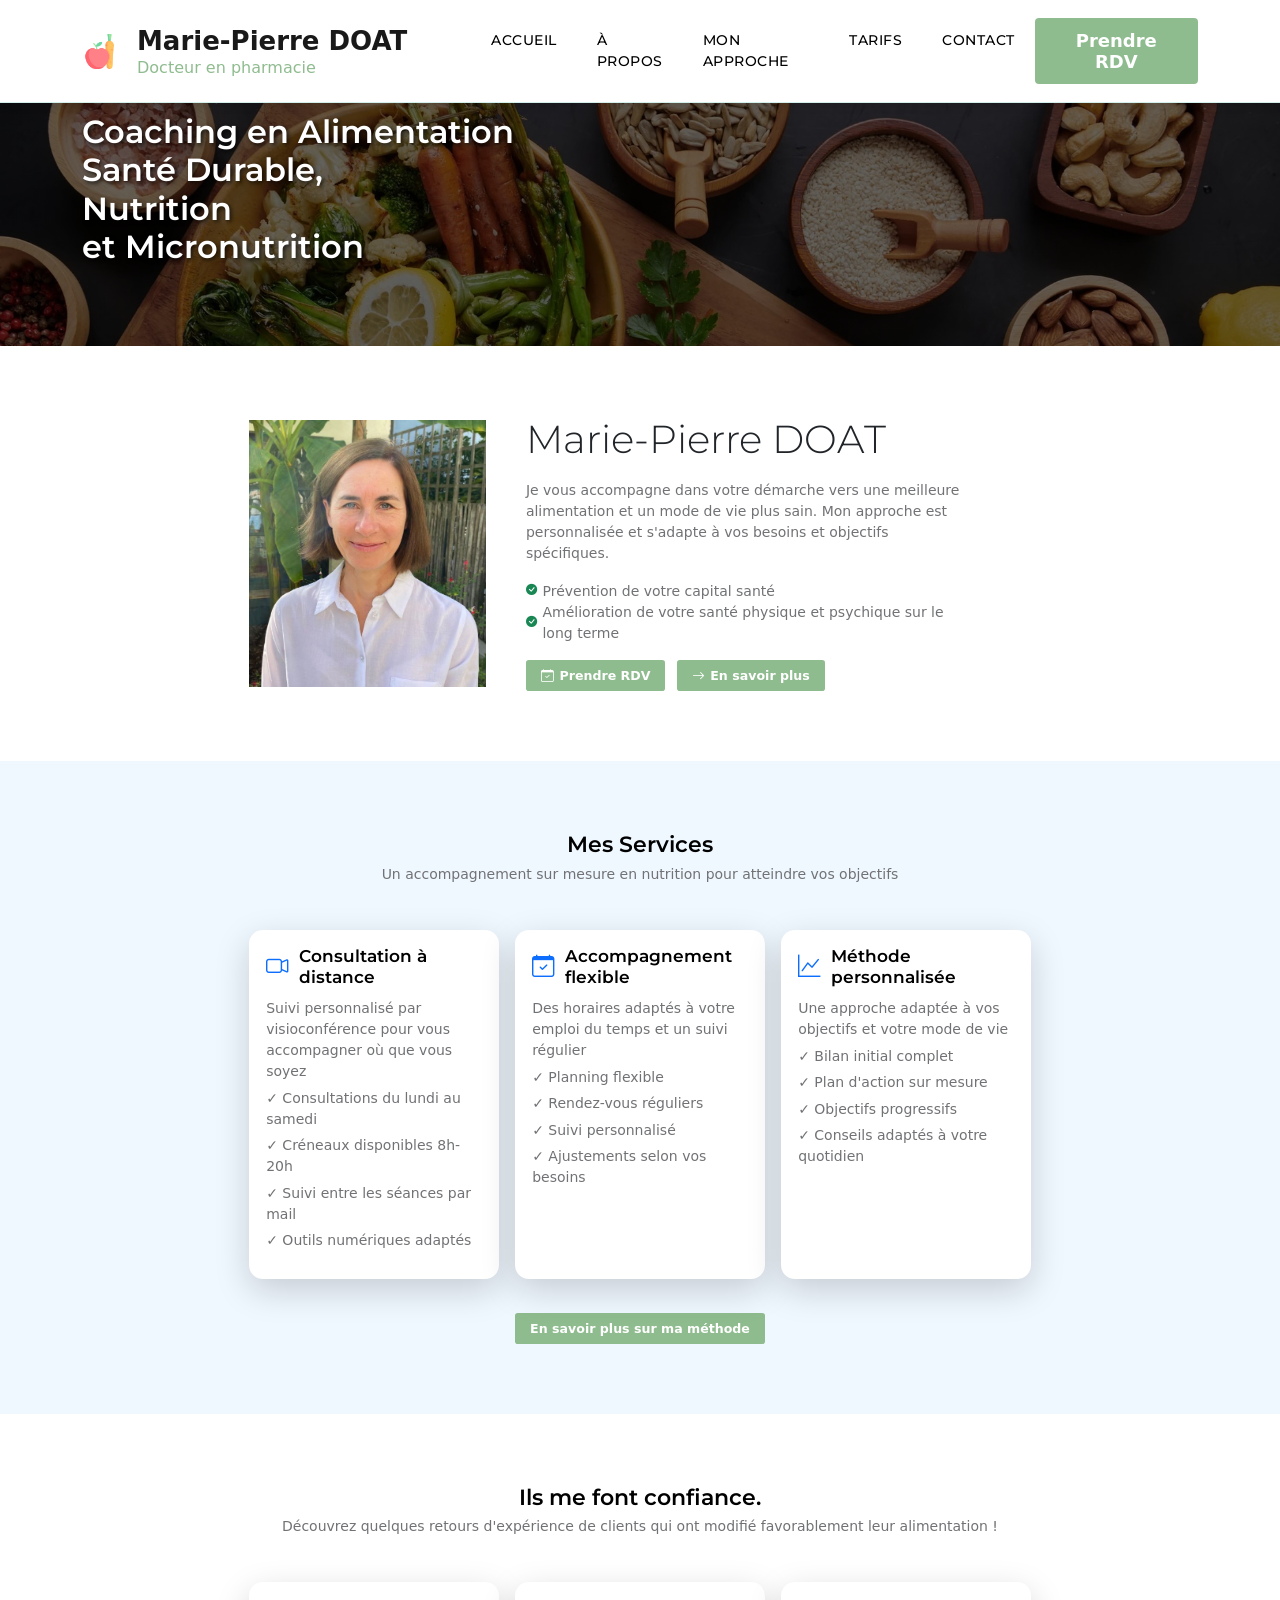
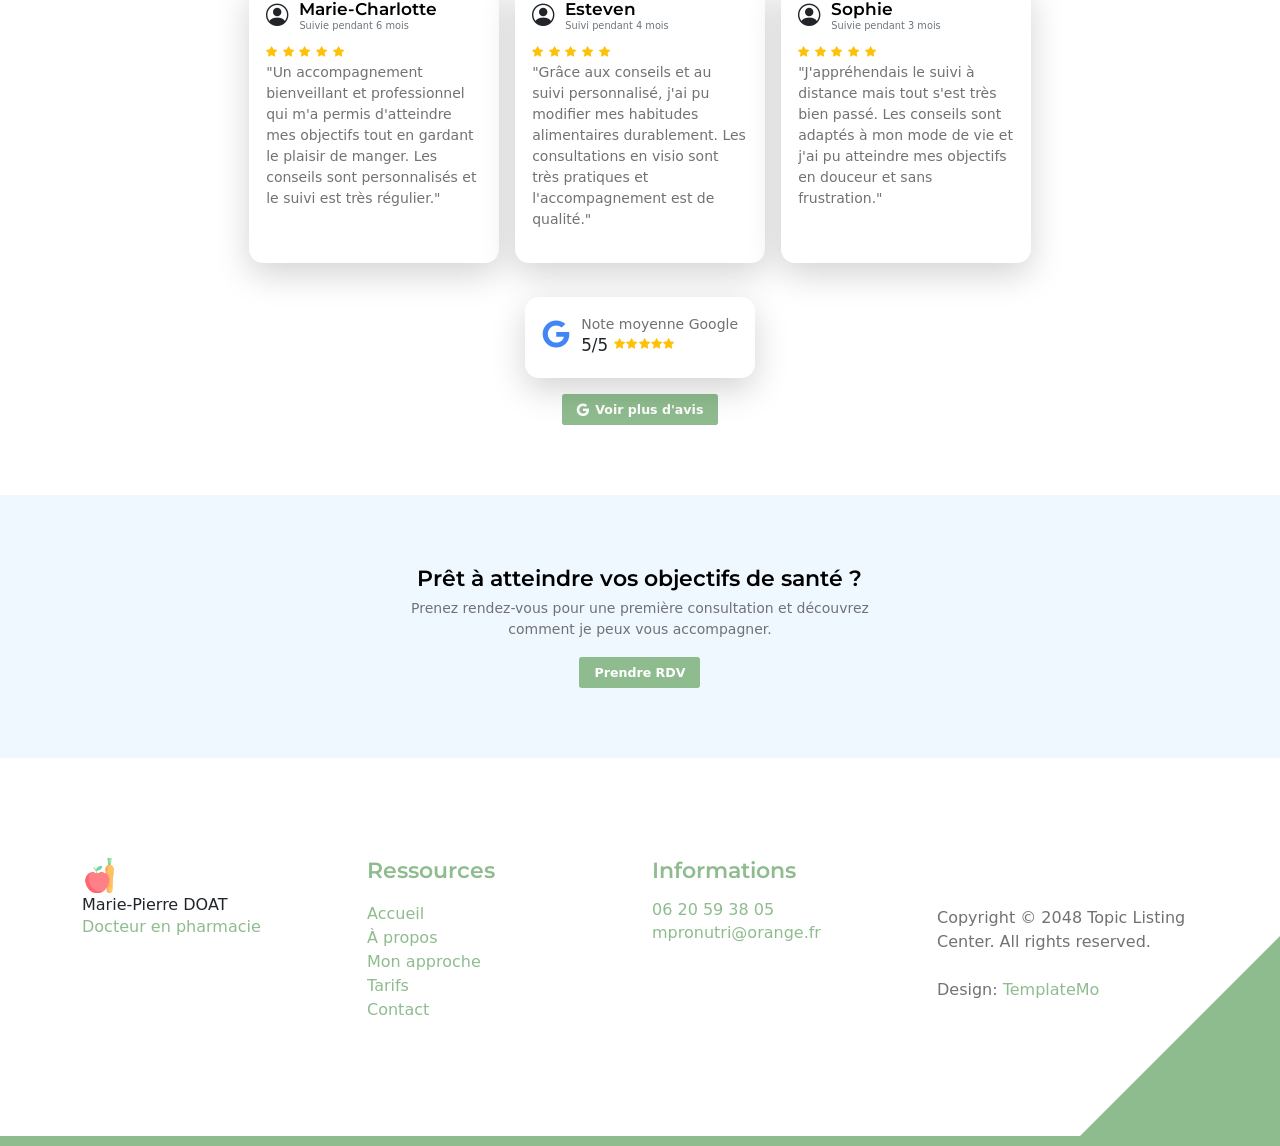
==== index.html @ 07d9f53d "Add files via upload" ====
<!doctype html>
<html lang="en">
    <head>
        <meta charset="utf-8">
        <meta name="viewport" content="width=device-width, initial-scale=1">

        <meta name="description" content="">
        <meta name="author" content="">

        <title>Marie-Pierre DOAT</title>
        
        <link rel="icon" href="icon.png" type="image/png">
        <!-- CSS FILES -->        
        <link rel="preconnect" href="https://fonts.googleapis.com">
        
        <link rel="preconnect" href="https://fonts.gstatic.com" crossorigin>

        <link href="https://fonts.googleapis.com/css2?family=Montserrat:wght@500;600;700&family=Open+Sans&display=swap" rel="stylesheet">
                        
        <link href="css/bootstrap.min.css" rel="stylesheet">

        <link href="css/bootstrap-icons.css" rel="stylesheet">

        <link href="css/templatemo-topic-listing.css" rel="stylesheet">


        <style>
            /* AM header, faire en sorte que l'image dans le header soit tjs de la meme taille*/
            .site-header {
                background-image: linear-gradient(rgba(0, 0, 0, 0.6), rgba(0, 0, 0, 0.6)), url('food.jpg') !important;
                background-size: cover;
                background-position: center top;
                min-height: 30vh;
                margin-top: 76px; /* Ajustez cette valeur selon la hauteur de votre barre de navigation */
                padding-top: 30px;
                padding-bottom: 30px;
            }
            
            .site-header h2 {
                font-size: 2rem;
                font-weight: 600;
                text-shadow: 2px 2px 4px rgba(0, 0, 0, 0.7);
            }
            
            /* Assurez-vous que la barre de navigation reste au-dessus */
            .navbar {
                position: fixed;
                width: 100%;
                top: 0;
                z-index: 1000;
                background-color: white !important;
                box-shadow: 0 2px 10px rgba(0, 0, 0, 0.1);
            }
            
        </style>
<!--

TemplateMo 590 topic listing

https://templatemo.com/tm-590-topic-listing

-->
    </head>

    <body class="topics-listing-page" id="top">

        <main>
            <!-- Conteneur pour le footer -->

            
            <nav class="navbar navbar-expand-lg">
                <div class="container">
                <!-- Remplacez cette partie dans la navbar de tous les fichiers HTML -->
                    <a class="navbar-brand" href="index.html">
                        <img src="icon.png" alt="Icon" style="width: 35px; height: auto; margin-right: 20px;">                        
                        <div>
                            <span>Marie-Pierre DOAT</span>
                            <div class="subtitle-doctor">Docteur en pharmacie</div>
                        </div>
                    </a>
    
                    <button class="navbar-toggler" type="button" data-bs-toggle="collapse" data-bs-target="#navbarNav" aria-controls="navbarNav" aria-expanded="false" aria-label="Toggle navigation">
                        <span class="navbar-toggler-icon"></span>
                    </button>
    
                    <div class="collapse navbar-collapse" id="navbarNav">
                        <ul class="navbar-nav ms-lg-5 me-lg-auto">
                            <li class="nav-item">
                                <a class="nav-link click-scroll" href="index.html">Accueil</a>
                            </li>

                            <li class="nav-item">
                                <a class="nav-link click-scroll" href="apropos.html">À propos</a>
                            </li>
                            <li class="nav-item">
                                <a class="nav-link click-scroll" href="mon_approche.html">Mon approche</a>
                            </li>
                            <li class="nav-item">
                                <a class="nav-link click-scroll" href="tarifs.html">Tarifs</a>
                            </li>
                            <li class="nav-item">
                                <a class="nav-link click-scroll" href="contact.html">Contact</a>
                            </li>


                        </ul>

                        <div class="d-none d-lg-flex align-items-center">
                            <a href="https://www.mynutriconsult.com/fr/annuaire-des-praticiens/details-praticien/marie-pierre-doat/" class="btn custom-btn">Prendre RDV</a>
                        </div>
                    </div>
                </div>
            </nav>


            <header class="site-header d-flex flex-column justify-content-center align-items-center">
                <div class="container">
                    <div class="row align-items-center">

                        <div class="col-lg-5 col-12">

                            <h2 class="text-white">Coaching en Alimentation Santé Durable, <br>Nutrition<br> et Micronutrition</h2>
                        </div>

                    </div>
                </div>
            </header>
            <div class="main-scaled-content">
            <!-- Section Bienvenue -->
            <section class="section-padding">
                <div class="container">
                    <div class="row align-items-center">
                        <!-- Colonne gauche avec l'image -->
                        <div class="col-lg-5 col-12">
                            <div class="position-relative">
                                <img src="portrait.jpg" class= "portrait-image"alt="Marie-Pierre Doat - Coach en nutrition">

                            </div>
                        </div>

                        <!-- Colonne droite avec le texte -->
                        <div class="col-lg-7 col-12 mt-5 mt-lg-0">
                            <div style="position: relative; left: -5rem;"> 
                                <h1 class="display-4 mb-4">Marie-Pierre DOAT</h1>
                                
                                <p class="lead mb-4">Je vous accompagne dans votre démarche vers une meilleure alimentation et un mode de vie plus sain. Mon approche est personnalisée et s'adapte à vos besoins et objectifs spécifiques.</p>
                                
                                <div class="row mb-4 justify-content-start">
                                        <div class="d-flex align-items-center">
                                            <i class="bi bi-check-circle-fill text-success me-2"></i>
                                            <p class="mb-0">Prévention de votre capital santé</p>
                                        </div>
                                 
                                        <div class="d-flex align-items-center">
                                            <i class="bi bi-check-circle-fill text-success me-2"></i>
                                            <p class="mb-0">Amélioration de votre santé physique et psychique sur le long terme</p>
                                        </div>
                                    
                                </div>
                                <div class="d-flex flex-column flex-md-row gap-3">
                                    <a href="https://www.mynutriconsult.com/fr/annuaire-des-praticiens/details-praticien/marie-pierre-doat/" class="btn custom-btn">
                                        <i class="bi bi-calendar-check me-2"></i>Prendre RDV
                                    </a>
                                    <a href="apropos.html" class="btn custom-btn">
                                        <i class="bi bi-arrow-right me-2"></i>En savoir plus
                                    </a>
                                </div>
                            </div>
                        </div>
                    </div>
                </div>
            </section>

            <!-- Section Services -->
            <section class="section-padding section-bg">
                <div class="container">
                    <div class="row">
                        <div class="col-12 text-center mb-5">
                            <h3>Mes Services</h3>
                            <p>Un accompagnement sur mesure en nutrition pour atteindre vos objectifs</p>
                        </div>

                        <!-- Service 1 -->
                        <div class="col-lg-4 col-md-6 col-12 mb-4">
                            <div class="custom-block bg-white shadow-lg p-4">
                                <div class="d-flex align-items-center mb-3">
                                    <i class="bi bi-camera-video text-primary me-3" style="font-size: 2rem;"></i>
                                    <h5 class="mb-0">Consultation à distance</h5>
                                </div>
                                <p class="mb-2">Suivi personnalisé par visioconférence pour vous accompagner où que vous soyez</p>
                                <ul class="list-unstyled">
                                    <li class="mb-2">✓ Consultations du lundi au samedi</li>
                                    <li class="mb-2">✓ Créneaux disponibles 8h-20h</li>
                                    <li class="mb-2">✓ Suivi entre les séances par mail</li>
                                    <li>✓ Outils numériques adaptés</li>
                                </ul>
                            </div>
                        </div>

                        <!-- Service 2 -->
                        <div class="col-lg-4 col-md-6 col-12 mb-4">
                            <div class="custom-block bg-white shadow-lg p-4">
                                <div class="d-flex align-items-center mb-3">
                                    <i class="bi bi-calendar-check text-primary me-3" style="font-size: 2rem;"></i>
                                    <h5 class="mb-0">Accompagnement flexible</h5>
                                </div>
                                <p class="mb-2">Des horaires adaptés à votre emploi du temps et un suivi régulier</p>
                                <ul class="list-unstyled">
                                    <li class="mb-2">✓ Planning flexible</li>
                                    <li class="mb-2">✓ Rendez-vous réguliers</li>
                                    <li class="mb-2">✓ Suivi personnalisé</li>
                                    <li>✓ Ajustements selon vos besoins</li>
                                </ul>
                            </div>
                        </div>

                        <!-- Service 3 -->
                        <div class="col-lg-4 col-md-6 col-12 mb-4">
                            <div class="custom-block bg-white shadow-lg p-4">
                                <div class="d-flex align-items-center mb-3">
                                    <i class="bi bi-graph-up text-primary me-3" style="font-size: 2rem;"></i>
                                    <h5 class="mb-0">Méthode personnalisée</h5>
                                </div>
                                <p class="mb-2">Une approche adaptée à vos objectifs et votre mode de vie</p>
                                <ul class="list-unstyled">
                                    <li class="mb-2">✓ Bilan initial complet</li>
                                    <li class="mb-2">✓ Plan d'action sur mesure</li>
                                    <li class="mb-2">✓ Objectifs progressifs</li>
                                    <li>✓ Conseils adaptés à votre quotidien</li>
                                </ul>
                            </div>
                        </div>
                    </div>

                    <!-- Bouton d'action -->
                    <div class="row mt-4">
                        <div class="col-12 text-center">
                            <a href="apropos.html" class="btn custom-btn">En savoir plus sur ma méthode</a>
                        </div>
                    </div>
                </div>
            </section>


            <!-- Section Témoignages -->
            <section class="section-padding">
                <div class="container">
                    <!-- En-tête de section -->
                    <div class="row">
                        <div class="col-12 text-center mb-5">
                            <h3>Ils me font confiance.</h3>
                            <p>Découvrez quelques retours d'expérience de clients qui ont modifié favorablement leur alimentation !</p>
                        </div>
                    </div>

                    <div class="row">
                        <!-- Témoignage 1 -->
                        <div class="col-lg-4 col-md-6 col-12 mb-4">
                            <div class="custom-block bg-white shadow-lg p-4 h-100 d-flex flex-column">
                                <div class="d-flex align-items-center mb-3">
                                    <i class="bi bi-person-circle me-3" style="font-size: 2rem;"></i>
                                    <div>
                                        <h5 class="mb-0">Marie-Charlotte</h5>
                                        <p class="mb-0 text-muted small">Suivie pendant 6 mois</p>
                                    </div>
                                </div>
                                <div class="stars-container">
                                    <i class="bi bi-star-fill text-warning me-2"></i>
                                    <i class="bi bi-star-fill text-warning me-2"></i>
                                    <i class="bi bi-star-fill text-warning me-2"></i>
                                    <i class="bi bi-star-fill text-warning me-2"></i>
                                    <i class="bi bi-star-fill text-warning"></i>
                                </div>
                                <p class="mb-4">"Un accompagnement bienveillant et professionnel qui m'a permis d'atteindre mes objectifs tout en gardant le plaisir de manger. Les conseils sont personnalisés et le suivi est très régulier."</p>
                            </div>
                        </div>

                        <!-- Témoignage 2 -->
                        <div class="col-lg-4 col-md-6 col-12 mb-4">
                            <div class="custom-block bg-white shadow-lg p-4 h-100 d-flex flex-column">
                                <div class="d-flex align-items-center mb-3">
                                    <i class="bi bi-person-circle me-3" style="font-size: 2rem;"></i>
                                    <div>
                                        <h5 class="mb-0">Esteven</h5>
                                        <p class="mb-0 text-muted small">Suivi pendant 4 mois</p>
                                    </div>
                                </div>
                                <div class="stars-container">
                                    <i class="bi bi-star-fill text-warning me-2"></i>
                                    <i class="bi bi-star-fill text-warning me-2"></i>
                                    <i class="bi bi-star-fill text-warning me-2"></i>
                                    <i class="bi bi-star-fill text-warning me-2"></i>
                                    <i class="bi bi-star-fill text-warning"></i>
                                </div>
                                <p class="mb-4">"Grâce aux conseils et au suivi personnalisé, j'ai pu modifier mes habitudes alimentaires durablement. Les consultations en visio sont très pratiques et l'accompagnement est de qualité."</p>
                            </div>
                        </div>

                        <!-- Témoignage 3 -->
                        <div class="col-lg-4 col-md-6 col-12 mb-4">
                            <div class="custom-block bg-white shadow-lg p-4 h-100 d-flex flex-column">
                                <div class="d-flex align-items-center mb-3">
                                    <i class="bi bi-person-circle me-3" style="font-size: 2rem;"></i>
                                    <div>
                                        <h5 class="mb-0">Sophie</h5>
                                        <p class="mb-0 text-muted small">Suivie pendant 3 mois</p>
                                    </div>
                                </div>
                                <div class="stars-container">
                                    <i class="bi bi-star-fill text-warning me-2"></i>
                                    <i class="bi bi-star-fill text-warning me-2"></i>
                                    <i class="bi bi-star-fill text-warning me-2"></i>
                                    <i class="bi bi-star-fill text-warning me-2"></i>
                                    <i class="bi bi-star-fill text-warning"></i>
                                </div>
                                <p class="mb-4">"J'appréhendais le suivi à distance mais tout s'est très bien passé. Les conseils sont adaptés à mon mode de vie et j'ai pu atteindre mes objectifs en douceur et sans frustration."</p>
                            </div>
                        </div>
                    </div>

                    <!-- Note Google et CTA -->
                    <div class="row mt-4">
                        <div class="col-12 text-center">
                            <div class="custom-block bg-white shadow-lg p-4 d-inline-block">
                                <div class="d-flex align-items-center justify-content-center">
                                    <img src="google-g.svg" alt="Google Reviews" class="me-3" style="width: 40px; height: 40px;">
                                    <div class="text-start">
                                        <p class="mb-0">Note moyenne Google</p>
                                        <div class="d-flex align-items-center">
                                            <span class="h4 mb-0 me-2">5/5</span>
                                            <div class="stars-container"> <!-- Conteneur personnalisé pour les étoiles -->
                                                <i class="bi bi-star-fill text-warning"></i>
                                                <i class="bi bi-star-fill text-warning"></i>
                                                <i class="bi bi-star-fill text-warning"></i>
                                                <i class="bi bi-star-fill text-warning"></i>
                                                <i class="bi bi-star-fill text-warning"></i>
                                            </div>
                                        </div>
                                    </div>
                                </div>

                                <style>
                                /* Style pour garantir que les étoiles restent horizontales */
                                .stars-container {
                                    display: flex;
                                    flex-wrap: nowrap;
                                    white-space: nowrap;
                                }

                                .stars-container i {
                                    margin-right: 2px;
                                    font-size: 1rem; /* Taille par défaut */
                                }

                                /* Réduire légèrement la taille des étoiles sur les très petits écrans */
                                @media (max-width: 375px) {
                                    .stars-container i {
                                        font-size: 0.85rem;
                                        margin-right: 1px;
                                    }
                                }
                                </style>

                            </div>
                        </div>
                    </div>

                    <!-- Bouton voir plus d'avis -->
                    <div class="row mt-4">
                        <div class="col-12 text-center">
                            <a href="https://g.co/kgs/d4d5Wcf" class="btn custom-btn">
                                <i class="bi bi-google me-2"></i>Voir plus d'avis
                            </a>
                        </div>
                    </div>
                </div>
            </section>


            <section class="section-padding section-bg">
                <div class="container">
                    <div class="row justify-content-center">
                        <div class="col-lg-8 col-12 text-center">
                            <h3>Prêt à atteindre vos objectifs de santé ?</h3>
                            <p class="mb-4">Prenez rendez-vous pour une première consultation et découvrez comment je peux vous accompagner.</p>
                            <a href="https://www.mynutriconsult.com/fr/annuaire-des-praticiens/details-praticien/marie-pierre-doat/" class="btn custom-btn">Prendre RDV</a>
                        </div>
                    </div>
                </div>
            </section>
        
        </main>

        <footer class="site-footer section-padding">
            <div class="container">
                <div class="row">

                    <div class="col-lg-3 col-12 mb-4 pb-2">
                        <img src="icon.png" alt="Icon" style="width: 35px; height: auto; margin-right: 20px;">                        
                        <div>
                            <span>Marie-Pierre DOAT</span>
                            <div class="subtitle-doctor">Docteur en pharmacie</div>
                        </div>
                    </div>

                    <div class="col-lg-3 col-md-4 col-6">
                        <h6 class="site-footer-title mb-3">Ressources</h6>

                        <ul class="site-footer-links">
                            <li class="site-footer-link-item">
                                <a href="index.html" class="site-footer-link">Accueil</a>
                            </li>

                            <li class="site-footer-link-item">
                                <a href="apropos.html" class="site-footer-link">À propos</a>
                            </li>
                            <li class="site-footer-link-item">
                                <a href="mon_approche.html" class="site-footer-link">Mon approche</a>
                            </li>
                            <li class="site-footer-link-item">
                                <a href="tarifs.html" class="site-footer-link">Tarifs</a>
                            </li>
                            <li class="site-footer-link-item">
                                <a href="contact.html" class="site-footer-link">Contact</a>
                            </li>

                            <!-- <li class="site-footer-link-item">
                                <a href="#" class="site-footer-link">Contact</a>
                            </li> -->
                        </ul>
                    </div>

                    <div class="col-lg-3 col-md-4 col-6 mb-4 mb-lg-0">
                        <h6 class="site-footer-title mb-3">Informations</h6>

                        <p class="text-white d-flex mb-1">
                            <a href="06 20 59 38 05" class="site-footer-link">
                                06 20 59 38 05
                            </a>
                        </p>

                        <p class="text-white d-flex">
                            <a href="mpronutri@orange.fr" class="site-footer-link">
                                mpronutri@orange.fr
                            </a>
                        </p>
                    </div>

                    <div class="col-lg-3 col-md-4 col-12 mt-4 mt-lg-0 ms-auto">
                        <p class="copyright-text mt-lg-5 mt-4">Copyright © 2048 Topic Listing Center. All rights reserved.
                        <br><br>Design: <a rel="nofollow" href="https://templatemo.com" target="_blank">TemplateMo</a></p>
                        
                    </div>

                </div>
            </div>
        </footer>

        <!-- JAVASCRIPT FILES -->
        <script src="js/jquery.min.js"></script>
        <script src="js/bootstrap.bundle.min.js"></script>
        <script src="js/jquery.sticky.js"></script>
        <script src="js/custom.js"></script>

    </body>
</html>
---- css/templatemo-topic-listing.css ----
/*

TemplateMo 590 topic listing

https://templatemo.com/tm-590-topic-listing

*/

/*---------------------------------------
  CUSTOM PROPERTIES ( VARIABLES )             
-----------------------------------------*/
:root {
  --white-color:                  #ffffff;
  --primary-color:                #8FBC8F;
  --secondary-color:              #8FBC8F;
  --section-bg-color:             #f0f8ff;
  --custom-btn-bg-color:          #8FBC8F;
  --custom-btn-bg-hover-color:    #BCA17C;
  --dark-color:                   #000000;
  --p-color:                      #717275;
  --border-color:                 #7fffd4;
  --link-hover-color:             #BCA17C;

  --body-font-family:             'Open Sans', sans-serif;
  --title-font-family:            'Montserrat', sans-serif;

  --h1-font-size:                 58px;
  --h2-font-size:                 46px;
  --h3-font-size:                 32px;
  --h4-font-size:                 28px;
  --h5-font-size:                 24px;
  --h6-font-size:                 22px;
  --p-font-size:                  20px;
  --menu-font-size:               14px;
  --btn-font-size:                18px;
  --copyright-font-size:          16px;

  --border-radius-large:          100px;
  --border-radius-medium:         20px;
  --border-radius-small:          10px;

  --font-weight-normal:           400;
  --font-weight-medium:           500;
  --font-weight-semibold:         600;
  --font-weight-bold:             700;
}

.main-scaled-content {
  flex-grow: 1;
  zoom: 0.70; /* réduit la taille *et* la hauteur réelle */
  margin: 0 auto;
}




/*---------------------------------------
  TYPOGRAPHY               
-----------------------------------------*/

h2,
h3,
h4,
h5,
h6 {
  color: var(--dark-color);
}

h1,
h2,
h3,
h4,
h5,
h6 {
  font-family: var(--title-font-family); 
  font-weight: var(--font-weight-semibold);
}

h1 {
  font-size: var(--h1-font-size);
  font-weight: var(--font-weight-bold);
}

h2 {
  font-size: var(--h2-font-size);
  font-weight: var(--font-weight-bold);
}

h3 {
  font-size: var(--h3-font-size);
}

h4 {
  font-size: var(--h4-font-size);
}

h5 {
  font-size: var(--h5-font-size);
}

h6 {
  color: var(--primary-color);
  font-size: var(--h6-font-size);
}

p {
  color: var(--p-color);
  font-size: var(--p-font-size);
  font-weight: var(--font-weight-normal);
}

ul li {
  color: var(--p-color);
  font-size: var(--p-font-size);
  font-weight: var(--font-weight-normal);
}

a, 
button {
  touch-action: manipulation;
  transition: all 0.3s;
}

a {
  display: inline-block;
  color: var(--primary-color);
  text-decoration: none;
}

a:hover {
  color: var(--link-hover-color);
}

b,
strong {
  font-weight: var(--font-weight-bold);
}


/*---------------------------------------
  SECTION               
-----------------------------------------*/
.section-padding {
  padding-top: 100px;
  padding-bottom: 100px;
}

.section-bg {
  background-color: var(--section-bg-color);
}

.section-overlay {
  background-image: linear-gradient(15deg, #13547a 0%, #80d0c7 100%);
  position: absolute;
  top: 0;
  left: 0;
  pointer-events: none;
  width: 100%;
  height: 100%;
  opacity: 0.85;
}
.button-container {
  display: flex; /* Utilise flexbox pour un alignement facile */
  justify-content: center; /* Centre horizontalement */
  align-items: center; /* Centre verticalement */
  height: 100; /* Ajustez la hauteur selon vos besoins */
  text-align: center;
}

.section-overlay + .container {
  position: relative;
}

.tab-content {
  background-color: var(--white-color);
  border-radius: var(--border-radius-medium);
}

.nav-tabs {
  border-bottom: 1px solid #ecf3f2;
  margin-bottom: 40px;
  justify-content: center;
}


.nav-tabs .nav-link {
  border-radius: 0;
  border-top: 0;
  border-right: 0;
  border-left: 0;
  color: var(--p-color);
  font-family: var(--title-font-family);
  font-size: var(--btn-font-size);
  font-weight: var(--font-weight-medium);
  padding: 15px 25px;
  transition: all 0.3s;
}

.nav-tabs .nav-link:first-child {
  margin-right: 20px;
}

.nav-tabs .nav-item.show .nav-link, 
.nav-tabs .nav-link.active,
.nav-tabs .nav-link:focus, 
.nav-tabs .nav-link:hover {
  border-bottom-color: var(--primary-color);
  color: var(--primary-color);
}


/*---------------------------------------
  CUSTOM ICON COLOR               
-----------------------------------------*/
.navbar-icon {
    width: 30px;
    height: auto;
    margin-right: 10px;
}


/*---------------------------------------
  CUSTOM BUTTON               
-----------------------------------------*/
.custom-btn {
  background: var(--custom-btn-bg-color);
  border: 2px solid transparent;
  border-radius: var(--border-radius-large);
  color: var(--white-color);
  font-size: var(--btn-font-size);
  font-weight: var(--font-weight-semibold);
  line-height: normal;
  transition: all 0.3s;
  padding: 10px 20px;
}

.custom-btn:hover {
  background: var(--custom-btn-bg-hover-color);
  color: var(--white-color);
}

.custom-border-btn {
  background: transparent;
  border: 2px solid var(--custom-btn-bg-color);
  color: var(--custom-btn-bg-color);
}

.custom-border-btn:hover {
  background: var(--custom-btn-bg-color);
  border-color: transparent;
  color: var(--white-color);
}

.custom-btn-bg-white {
  border-color: var(--white-color);
  color: var(--white-color);
}


/*---------------------------------------
  SITE HEADER              
-----------------------------------------*/
/* Correction de l'en-tête pour tous les écrans */
.site-header {
  background-image: linear-gradient(15deg, #13547a 0%, #80d0c7 100%);
  margin-top: 0;
  padding-top: 120px; /* Espace pour la navbar fixe */
  padding-bottom: 80px;
  background-size: cover;
  background-position: center;
}

.site-header .container {
  height: 100%;
}

.breadcrumb-item+.breadcrumb-item::before,
.breadcrumb-item a:hover,
.breadcrumb-item.active {
  color: var(--white-color);
}

.site-header .custom-icon {
  color: var(--white-color);
  font-size: var(--h4-font-size);
}

.site-header .custom-icon:hover {
  color: var(--secondary-color);
}


/*---------------------------------------
  NAVIGATION              
-----------------------------------------*/
.sticky-wrapper {
  position: absolute;
  top: 0;
  right: 0;
  left: 0;
}

.sticky-wrapper.is-sticky .navbar {
  background-color: var(--secondary-color);
}

/* Amélioration de la navbar */
.navbar {
  background: transparent;
  border-bottom: 1px solid rgba(128, 208, 199, 0.35);
  z-index: 9;
  position: fixed;
  width: 100%;
  top: 0;
  padding: 10px 0;
  background-color: white !important;
  box-shadow: 0 2px 10px rgba(0, 0, 0, 0.1);
}

/* Style pour le nom Marie-Pierre DOAT */
.navbar-brand {
  display: flex;
  align-items: center;
}

.navbar-brand span {
  font-size: 26px;  /* Taille augmentée */
  font-weight: 600; /* Semi-bold pour plus d'impact */
  display: block;   /* Pour s'assurer que le nom et le titre sont sur des lignes séparées */
  line-height: 1.2; /* Ajustement de l'interligne */
}

/* Ajustement de la taille du sous-titre pour maintenir la proportion */
.subtitle-doctor {
  font-size: 16px;  /* Légèrement réduit pour contraster avec le nom plus grand */
  display: block;
  line-height: 1;
  margin-top: 2px;
  color: #8FBC8F;
  font-weight: normal;
  text-align: left;
}

.navbar-brand i {
  margin-right: 10px;
}

.navbar-expand-lg .navbar-nav .nav-link {
  border-radius: var(--border-radius-large);
  margin: 10px;
  padding: 10px;
}

.navbar-nav .nav-link {
  display: inline-block;
  color: #000000;
  font-family: var(--title-font-family); 
  font-size: var(--menu-font-size);
  font-weight: var(--font-weight-medium);
  text-transform: uppercase;
  letter-spacing: 0.5px;
  position: relative;
  padding-top: 15px;
  padding-bottom: 15px;
}

.navbar-nav .nav-link.active, 
.navbar-nav .nav-link:hover {
  color: var(--primary-color);
}

.navbar .dropdown-menu {
  background: var(--white-color);
  box-shadow: 0 1rem 3rem rgba(0,0,0,.175);
  border: 0;
  display: inherit;
  opacity: 0;
  min-width: 9rem;
  margin-top: 20px;
  padding: 13px 0 10px 0;
  transition: all 0.3s;
  pointer-events: none;
}

.navbar .dropdown-menu::before {
  content: "";
  width: 0;
  height: 0;
  border-left: 20px solid transparent;
  border-right: 20px solid transparent;
  border-bottom: 15px solid var(--white-color);
  position: absolute;
  top: -10px;
  left: 10px;
}

.navbar .dropdown-item {
  display: inline-block;
  color: var(--p-bg-color);
  font-family: var(--title-font-family); 
  font-size: var(--menu-font-size);
  font-weight: var(--font-weight-medium);
  text-transform: uppercase;
  letter-spacing: 0.5px;
  position: relative;
}

.navbar .dropdown-item.active, 
.navbar .dropdown-item:active,
.navbar .dropdown-item:focus, 
.navbar .dropdown-item:hover {
  background: transparent;
  color: var(--primary-color);
}

.navbar .dropdown-toggle::after {
  content: "\f282";
  display: inline-block;
  font-family: bootstrap-icons !important;
  font-size: var(--copyright-font-size);
  font-style: normal;
  font-weight: normal !important;
  font-variant: normal;
  text-transform: none;
  line-height: 1;
  vertical-align: -.125em;
  -webkit-font-smoothing: antialiased;
  -moz-osx-font-smoothing: grayscale;
  position: relative;
  left: 2px;
  border: 0;
}

@media screen and (min-width: 992px) {
  .navbar .dropdown:hover .dropdown-menu {
    opacity: 1;
    margin-top: 0;
    pointer-events: auto;
  }
}

.navbar-icon {
  background: var(--white-color);
  border-radius: var(--border-radius-large);
  display: inline-block;
  font-size: var(--h5-font-size);
  width: 40px;
  height: 40px;
  line-height: 40px;
  text-align: center;
  transition: all 0.3s ease;
}

.navbar-icon:hover {
  background: var(--primary-color);
  color: var(--white-color);
}

.navbar-toggler {
  border: 0;
  padding: 0;
  cursor: pointer;
  margin: 0;
  width: 30px;
  height: 35px;
  outline: none;
}

.navbar-toggler:focus {
  outline: none;
  box-shadow: none;
}

.navbar-toggler[aria-expanded="true"] .navbar-toggler-icon {
  background: transparent;
}

.navbar-toggler[aria-expanded="true"] .navbar-toggler-icon:before,
.navbar-toggler[aria-expanded="true"] .navbar-toggler-icon:after {
  transition: top 300ms 50ms ease, -webkit-transform 300ms 350ms ease;
  transition: top 300ms 50ms ease, transform 300ms 350ms ease;
  transition: top 300ms 50ms ease, transform 300ms 350ms ease, -webkit-transform 300ms 350ms ease;
  top: 0;
}

.navbar-toggler[aria-expanded="true"] .navbar-toggler-icon:before {
  transform: rotate(45deg);
}

.navbar-toggler[aria-expanded="true"] .navbar-toggler-icon:after {
  transform: rotate(-45deg);
}

.navbar-toggler .navbar-toggler-icon {
  background: var(--white-color);
  transition: background 10ms 300ms ease;
  display: block;
  width: 30px;
  height: 2px;
  position: relative;
}

.navbar-toggler .navbar-toggler-icon:before,
.navbar-toggler .navbar-toggler-icon:after {
  transition: top 300ms 350ms ease, -webkit-transform 300ms 50ms ease;
  transition: top 300ms 350ms ease, transform 300ms 50ms ease;
  transition: top 300ms 350ms ease, transform 300ms 50ms ease, -webkit-transform 300ms 50ms ease;
  position: absolute;
  right: 0;
  left: 0;
  background: var(--white-color);
  width: 30px;
  height: 2px;
  content: '';
}

.navbar-toggler .navbar-toggler-icon::before {
  top: -8px;
}

.navbar-toggler .navbar-toggler-icon::after {
  top: 8px;
}


/*---------------------------------------
  HERO        
-----------------------------------------*/
.hero-section {
  background-image: linear-gradient(15deg, #13547a 0%, #80d0c7 100%);
  position: relative;
  overflow: hidden;
  padding-top: 150px;
  padding-bottom: 150px;
}

.hero-section .input-group {
  background-color: var(--white-color);
  border-radius: var(--border-radius-large);
  padding: 10px 15px;
}

.hero-section .input-group-text {
  background-color: transparent;
  border: 0;
}

.hero-section input[type="search"] {
  border: 0;
  box-shadow: none;
  margin-bottom: 0;
  padding-left: 0;
}

.hero-section button[type="submit"] {
  background-color: var(--primary-color);
  border: 0;
  border-radius: var(--border-radius-large) !important;
  color: var(--white-color);
  max-width: 150px;
}


/*---------------------------------------
  TOPICS              
-----------------------------------------*/
.featured-section {
  background-color: var(--secondary-color);
  border-radius: 0 0 100px 100px;
  padding-bottom: 100px;
}

.featured-section .row {
  position: relative;
  bottom: 100px;
  margin-bottom: -100px;
}

.custom-block {
  border-radius: var(--border-radius-medium);
  position: relative;
  overflow: hidden;
  padding: 30px;
  transition: all 0.3s ease;
  height: 100%;
}

.custom-block:hover {
  background-color: var(--secondary-color);
  transform: translateY(-3px);
}

.custom-block > a {
  width: 100%;
}

.custom-block-image {
  display: block;
  width: 100%;
  height: 200px;
  object-fit: cover;
  margin-top: 35px;
}

.custom-block .rounded-pill {
  border-radius: 5px !important;
  display: flex;
  justify-content: center;
  text-align: center;
  width: 30px;
  height: 30px;
  line-height: 20px;
}

.custom-block-overlay {
  height: 100%;
  min-height: 350px;
  padding: 0;
}

.custom-block-overlay > a {
  height: 100%;
}

.custom-block-overlay .custom-block-image {
  border-radius: var(--border-radius-medium);
  display: block;
  height: 100%;
  margin-top: 0;
}

.custom-block-overlay-text {
  position: absolute;
  z-index: 2;
  top: 0;
  right: 0;
  left: 0;
  padding: 30px;
}

.social-share {
  position: absolute;
  bottom: 0;
  right: 0;
  left: 0;
  z-index: 2;
  padding: 20px 35px;
}

.social-share .bi-bookmark {
  color: var(--white-color);
  font-size: var(--h5-font-size);
}

.social-share .bi-bookmark:hover {
  color: var(--secondary-color);
}

.bg-design {
  background-color: #00B0FF;
}

.bg-graphic {
  background-color: #00BFA6;
}

.bg-advertising {
  background-color: #F50057;
}

.bg-finance {
  background-color: #536DFE;
}

.bg-music {
  background-color: #F9A826;
}

.bg-education {
  background-color: #00BFA6;
}


/*---------------------------------------
  TOPICS               
-----------------------------------------*/
.topics-detail-block {
  border-radius: var(--border-radius-medium);
  position: relative;
  overflow: hidden;
}

.topics-detail-block-image {
  display: block;
  border-radius: var(--border-radius-medium);
}

blockquote {
  background-color: var(--section-bg-color);
  border-radius: var(--border-radius-small);
  font-family: var(--title-font-family);
  font-size: var(--h4-font-size);
  font-weight: var(--font-weight-bold);
  display: inline-block;
  text-align: center;
  margin: 30px;
  padding: 40px;
}

.topics-listing-page .site-header {
  padding-bottom: 65px;
  height: 35%;
}

.custom-block-topics-listing-info {
  margin: 30px 20px 20px 30px;
}

.custom-block-topics-listing {
  height: inherit;
}

.custom-block-topics-listing .custom-block-image {
  width: 200px;
}


/*---------------------------------------
  PAGINATION              
-----------------------------------------*/
.pagination {
  margin-top: 40px;
}

.page-link {
  border: 0;
  border-radius: var(--border-radius-small);
  color: var(--p-color);
  font-family: var(--title-font-family);
  margin: 0 5px;
  padding: 10px 20px;
}

.page-link:hover,
.page-item:first-child .page-link:hover,
.page-item:last-child .page-link:hover {
  background-color: var(--secondary-color);
  color: var(--white-color);
}

.page-item:first-child .page-link {
  margin-right: 10px;
}

.page-item:first-child .page-link,
.page-item:last-child .page-link {
  background-color: var(--section-bg-color);
  border-radius: var(--border-radius-small);
}

.active>.page-link, .page-link.active {
  background-color: var(--secondary-color);
  border-color: var(--secondary-color);
}


/*---------------------------------------
  TIMELINE              
-----------------------------------------*/
.timeline-section {
  background-image: url('../images/colleagues-working-cozy-office-medium-shot.jpg');
  background-repeat: no-repeat;
  background-position: center;
  background-size: cover;
  position: relative;
}

.timeline-container .vertical-scrollable-timeline {
  list-style-type: none;
  position: relative;
  padding-left: 0;
}

.timeline-container .vertical-scrollable-timeline .list-progress {
  width: 8px;
  height: 87%;
  background-color: var(--primary-color);
  position: absolute;
  left: 52px;
  top: 0;
  overflow: hidden;
}

.timeline-container .vertical-scrollable-timeline .list-progress .inner {
  position: absolute;
  right: 0;
  bottom: 0;
  height: 100%;
  background-color: var(--secondary-color);
  width: 100%;
}

.timeline-container .vertical-scrollable-timeline li {
  position: relative;
  padding: 20px 0px 65px 145px;
}

.timeline-container .vertical-scrollable-timeline li:last-child {
  padding-bottom: 0;
}

.timeline-container .vertical-scrollable-timeline li p {
  line-height: 40px;
}

.timeline-container .vertical-scrollable-timeline li p:last-child {
  margin-bottom: 0;
}

.timeline-container .vertical-scrollable-timeline li .icon-holder {
  position: absolute;
  left: 0;
  top: 0;
  width: 104px;
  height: 104px;
  display: flex;
  justify-content: center;
  align-items: center;
  background-color: var(--secondary-color);
  border-radius: 50%;
  z-index: 1;
  transition: 0.4s all;
}

.timeline-container .vertical-scrollable-timeline li .icon-holder::before {
  content: "";
  width: 80px;
  height: 80px;
  border: 4px solid #fff;
  position: absolute;
  background-color: var(--secondary-color);
  border-radius: 50%;
  z-index: -1;
  transition: 0.4s all;
}

.timeline-container .vertical-scrollable-timeline li .icon-holder i {
  font-size: 25px;
  color: var(--white-color);
}

.timeline-container .vertical-scrollable-timeline li::before {
  content: "";
  position: absolute;
  height: 100%;
  width: 8px;
  background-color: transparent;
  left: 52px;
  z-index: 0;
}

.timeline-container .vertical-scrollable-timeline li.active .icon-holder {
  background-color: var(--primary-color);
}

.timeline-container .vertical-scrollable-timeline li.active .icon-holder::before {
  background-color: var(--primary-color);
}


/*---------------------------------------
  FAQs              
-----------------------------------------*/
.faq-section .accordion-item {
  border: 0;
}

.faq-section .accordion-button {
  font-size: var(--h6-font-size);
  font-weight: var(--font-weight-semibold);
}

.faq-section .accordion-item:first-of-type .accordion-button {
  border-radius: var(--border-radius-large);
}

.faq-section .accordion-button:not(.collapsed) {
  border-radius: var(--border-radius-large);
  box-shadow: none;
  color: var(--primary-color);
}

.faq-section .accordion-body {
  color: var(--p-color);
  font-size: var(--btn-font-size);
  line-height: 40px;
}

/*---------------------------------------
  NEWSLETTER               
-----------------------------------------*/
.newsletter-image {
  border-radius: var(--border-radius-medium);
}


/*---------------------------------------
  CONTACT               
-----------------------------------------*/
.google-map {
  border-radius: var(--border-radius-medium);
}

.contact-form .form-floating>textarea {
  border-radius: var(--border-radius-medium);
  height: 150px;
}


/*---------------------------------------
  SUBSCRIBE FORM               
-----------------------------------------*/
.subscribe-form-wrap {
  padding: 50px;
}

.subscribe-form {
  width: 95%;
}


/*---------------------------------------
  CUSTOM FORM               
-----------------------------------------*/
.custom-form .form-control {
  border-radius: var(--border-radius-large);
  color: var(--p-color);
  margin-bottom: 24px;
  padding-top: 13px;
  padding-bottom: 13px;
  padding-left: 20px;
  outline: none;
}

.form-floating>label {
  padding-left: 20px;
}

.custom-form button[type="submit"] {
  background: var(--custom-btn-bg-color);
  border: none;
  border-radius: var(--border-radius-large);
  color: var(--white-color);
  font-family: var(--title-font-family);
  font-size: var(--p-font-size);
  font-weight: var(--font-weight-semibold);
  transition: all 0.3s;
  margin-bottom: 0;
}

.custom-form button[type="submit"]:hover,
.custom-form button[type="submit"]:focus {
  background: var(--custom-btn-bg-hover-color);
  border-color: transparent;
}


/*---------------------------------------
  SITE FOOTER              
-----------------------------------------*/
.site-footer {
  border-bottom: 10px solid var(--secondary-color);
  position: relative;
}

.site-footer::after {
  content: "";
  position: absolute;
  bottom: 0;
  right: 0;
  width: 0;
  height: 0;
  border-style: solid;
  border-width: 0 0 200px 200px;
  border-color: transparent transparent var(--secondary-color) transparent;
  pointer-events: none;
}

.site-footer-title {
  color: var(--primary-color); 
}

.site-footer .dropdown-menu {
  padding: 0;
}

.site-footer .dropdown-item {
  color: var(--p-color);
  font-size: var(--menu-font-size);
  font-weight: var(--font-weight-medium);
  padding: 4px 18px;
}

.site-footer .dropdown-item:hover {
  background-color: transparent;
  color: var(--primary-color);
}

.site-footer .dropdown-menu li:first-child .dropdown-item {
  padding-top: 10px;
}

.site-footer .dropdown-menu li:last-child .dropdown-item {
  padding-bottom: 12px;
}

.site-footer .dropdown-toggle {
  background-color: var(--secondary-color);
  border-color: var(--white-color);
}

.site-footer .dropdown-toggle:hover {
  background-color: var(--primary-color);
  border-color: transparent;
}

.site-footer-links {
  padding-left: 0;
}

.site-footer-link-item {
  display: block;
  list-style: none;
  line-height: normal;
}

.site-footer-link {
  color: var(--secondary-color);
  font-size: var(--copyright-font-size);
  font-weight: var(--font-weight-medium);
  line-height: normal;
}

.copyright-text {
  font-size: var(--copyright-font-size);
}


/*---------------------------------------
  SOCIAL ICON               
-----------------------------------------*/
.social-icon {
  margin: 0;
  padding: 0;
}

.social-icon-item {
  list-style: none;
  display: inline-block;
  vertical-align: top;
}

.social-icon-link {
  background: var(--secondary-color);
  border-radius: var(--border-radius-large);
  color: var(--white-color);
  font-size: var(--copyright-font-size);
  display: block;
  margin-right: 10px;
  text-align: center;
  width: 35px;
  height: 35px;
  line-height: 36px;
  transition: background 0.2s, color 0.2s;
}

.social-icon-link:hover {
  background: var(--primary-color);
  color: var(--white-color);
}


/*---------------------------------------
  RESPONSIVE STYLES               
-----------------------------------------*/
/* Ajustements pour tablettes et mobiles */
@media (max-width: 991px) {
  /* Correction de la navbar sur mobile */
  .navbar {
    padding: 10px 15px;
  }
  
  .navbar-collapse {
    background-color: white;
    padding: 15px;
    border-radius: 5px;
    box-shadow: 0 4px 6px rgba(0, 0, 0, 0.1);
    margin-top: 10px;
  }
  
  /* Ajustement de l'en-tête */
  .site-header {
    min-height: 40vh;
    padding-top: 100px;
    text-align: center;
  }
  
  .site-header h2 {
    font-size: 2rem;
    padding: 0 15px;
  }
  
  /* Correction des sections */
  .section-padding {
    padding: 50px 0;
  }
  
  /* Correction des colonnes */
  .col-lg-7 {
    padding: 0 15px;
  }
  
  /* Correction du positionnement du texte */
  .col-lg-7 div {
    position: relative !important;
    left: 0 !important;
    padding: 15px;
  }
  
  /* Ajustement des blocs personnalisés */
  .custom-block {
    margin-bottom: 20px;
  }

  h1 {
    font-size: 48px;
  }

  h2 {
    font-size: 36px;
  }

  h3 {
    font-size: 32px;
  }

  h4 {
    font-size: 28px;
  }

  h5 {
    font-size: 20px;
  }

  h6 {
    font-size: 18px;
  }
  
  .navbar-nav .dropdown-menu {
    position: relative;
    left: 10px;
    opacity: 1;
    pointer-events: auto;
    max-width: 155px;
    margin-top: 10px;
    margin-bottom: 15px;
  }

  .navbar-expand-lg .navbar-nav {
    padding-bottom: 20px;
  }

  .navbar-expand-lg .navbar-nav .nav-link {
    padding: 0;
  }

  .nav-tabs .nav-link:first-child {
    margin-right: 5px;
  }

  .nav-tabs .nav-link {
    font-size: var(--copyright-font-size);
    padding: 10px;
  }

  .featured-section {
    border-radius: 0 0 80px 80px;
    padding-bottom: 50px;
  }

  .custom-block-topics-listing .custom-block-image {
    width: auto;
  }

  .custom-block-topics-listing > .d-flex,
  .custom-block-topics-listing-info,
  .custom-block-topics-listing a {
    flex-direction: column;
  }

  .timeline-container .vertical-scrollable-timeline .list-progress {
    height: 75%;
  }

  .timeline-container .vertical-scrollable-timeline li {
    padding-left: 135px;
  }

  .subscribe-form-wrap {
    padding-top: 30px;
    padding-bottom: 0;
  }
}

/* Ajustements spécifiques pour mobiles */
@media (max-width: 767px) {
  /* Ajustement de l'en-tête pour très petits écrans */
  .site-header {
    min-height: 30vh;
  }
  
  .site-header h2 {
    font-size: 1.8rem;
  }
  
  /* Centrage de l'image de profil */
  .col-lg-5 .position-relative {
    text-align: center;
    margin-bottom: 30px;
  }
  
  .col-lg-5 .position-relative img {
    max-width: 80%;
    margin: 0 auto;
  }
  
  /* Ajustement des boutons */
  .btn.custom-btn {
    width: 100%;
    margin-bottom: 10px;
  }
  
  /* Correction des marges dans les services */
  .custom-block .d-flex {
    flex-direction: column;
  }
  
  .custom-block .d-flex i {
    margin-bottom: 10px;
  }
  
  /* Ajustement du footer */
  .site-footer-links, .text-white.d-flex {
    margin-bottom: 15px;
  }
  
  /* Correction des tarifs sur mobile */
  .pricing-amount .h2 {
    font-size: 1.8rem;
  }
}

@media screen and (max-width: 480px) {
  h1 {
    font-size: 36px;
  }

  h2 {
    font-size: 28px;
  }

  h3 {
    font-size: 26px;
  }

  h4 {
    font-size: 22px;
  }

  h5 {
    font-size: 20px;
  }
}

/* Autres corrections spécifiques */
@media (max-width: 575px) {
  .navbar-brand span {
    font-size: 0.9rem;
  }
  
  .subtitle-doctor {
    font-size: 0.7rem;
  }
  
  /* Gestion des témoignages sur petit écran */
  .custom-block.h-100 {
    height: auto !important;
  }
}

/* Amélioration de l'accessibilité */
@media (prefers-reduced-motion: reduce) {
  * {
    transition: none !important;
  }
}
/*afin de modifier la taille de l'image*/
.portrait-image {
  max-width: 500px;
  width: 75%;
  height: auto;
}

.timeline {
    position: relative;
    padding-left: 30px;
}

.custom-block-timeline {
    position: relative;
    padding-bottom: 30px;
    padding-left: 20px;
    border-left: 2px solid #dee2e6;
}

.custom-block-timeline:before {
    content: "";
    position: absolute;
    left: -11px;
    top: 0;
    width: 20px;
    height: 20px;
    border-radius: 50%;
    background: #fff;
    border: 2px solid var(--primary-color);
}

.custom-block-timeline:last-child {
    padding-bottom: 0;
}

.form-control {
  border-radius: 4px !important;  /* Bordures moins arrondies */
}

.form-floating textarea.form-control {
  border-radius: 4px !important;
}

/* Pour garder la cohérence visuelle */
.form-select {
  border-radius: 4px !important;
}

.btn {
  border-radius: 4px !important;
}

/* Corrections pour la navbar mobile */

/* S'assurer que la navbar reste toujours visible */
.navbar {
  background-color: white !important;
  z-index: 1000;
}

/* Améliorer la visibilité de la navbar sur mobile */
@media (max-width: 991px) {
  .navbar-toggler {
    background-color: #8FBC8F; /* Couleur primaire pour meilleure visibilité */
  }
  
  .navbar-toggler-icon {
    background-color: transparent !important; /* Correction pour l'icône du toggler */
  }
  
  .navbar-toggler-icon:before,
  .navbar-toggler-icon:after {
    background-color: white !important; /* Lignes blanches pour le toggler */
  }

  /* S'assurer que le menu déroulant est visible et bien placé */
  .navbar-collapse {
    position: absolute;
    top: 100%;
    left: 0;
    right: 0;
    background-color: white;
    box-shadow: 0 4px 6px rgba(0, 0, 0, 0.1);
    padding: 15px;
    z-index: 1000;
    margin-top: 0;
  }
  
  /* Correction des éléments de navigation */
  .navbar-nav {
    margin: 0 !important;
    width: 100%;
    text-align: center;
  }
  
  .navbar-nav .nav-link {
    padding: 10px 0;
    display: block;
    width: 100%;
    text-align: center;
  }
  
  /* S'assurer que le bouton "Prendre RDV" est visible sur mobile */
  .d-lg-none.ms-auto.me-4 {
    display: block !important;
  }
  
  /* Correction du logo et du nom */
  .navbar-brand {
    max-width: 70%;
    white-space: normal;
  }
  
  /* Correction spécifique pour le menu hamburger */
  .navbar-toggler {
    margin-left: auto;
    display: block;
  }
}

/* Correction pour très petits écrans */
@media (max-width: 375px) {
  .navbar-brand {
    max-width: 60%;
  }
  
  .navbar-brand span {
    font-size: 0.8rem;
  }
  
  .subtitle-doctor {
    font-size: 0.6rem;
  }
}
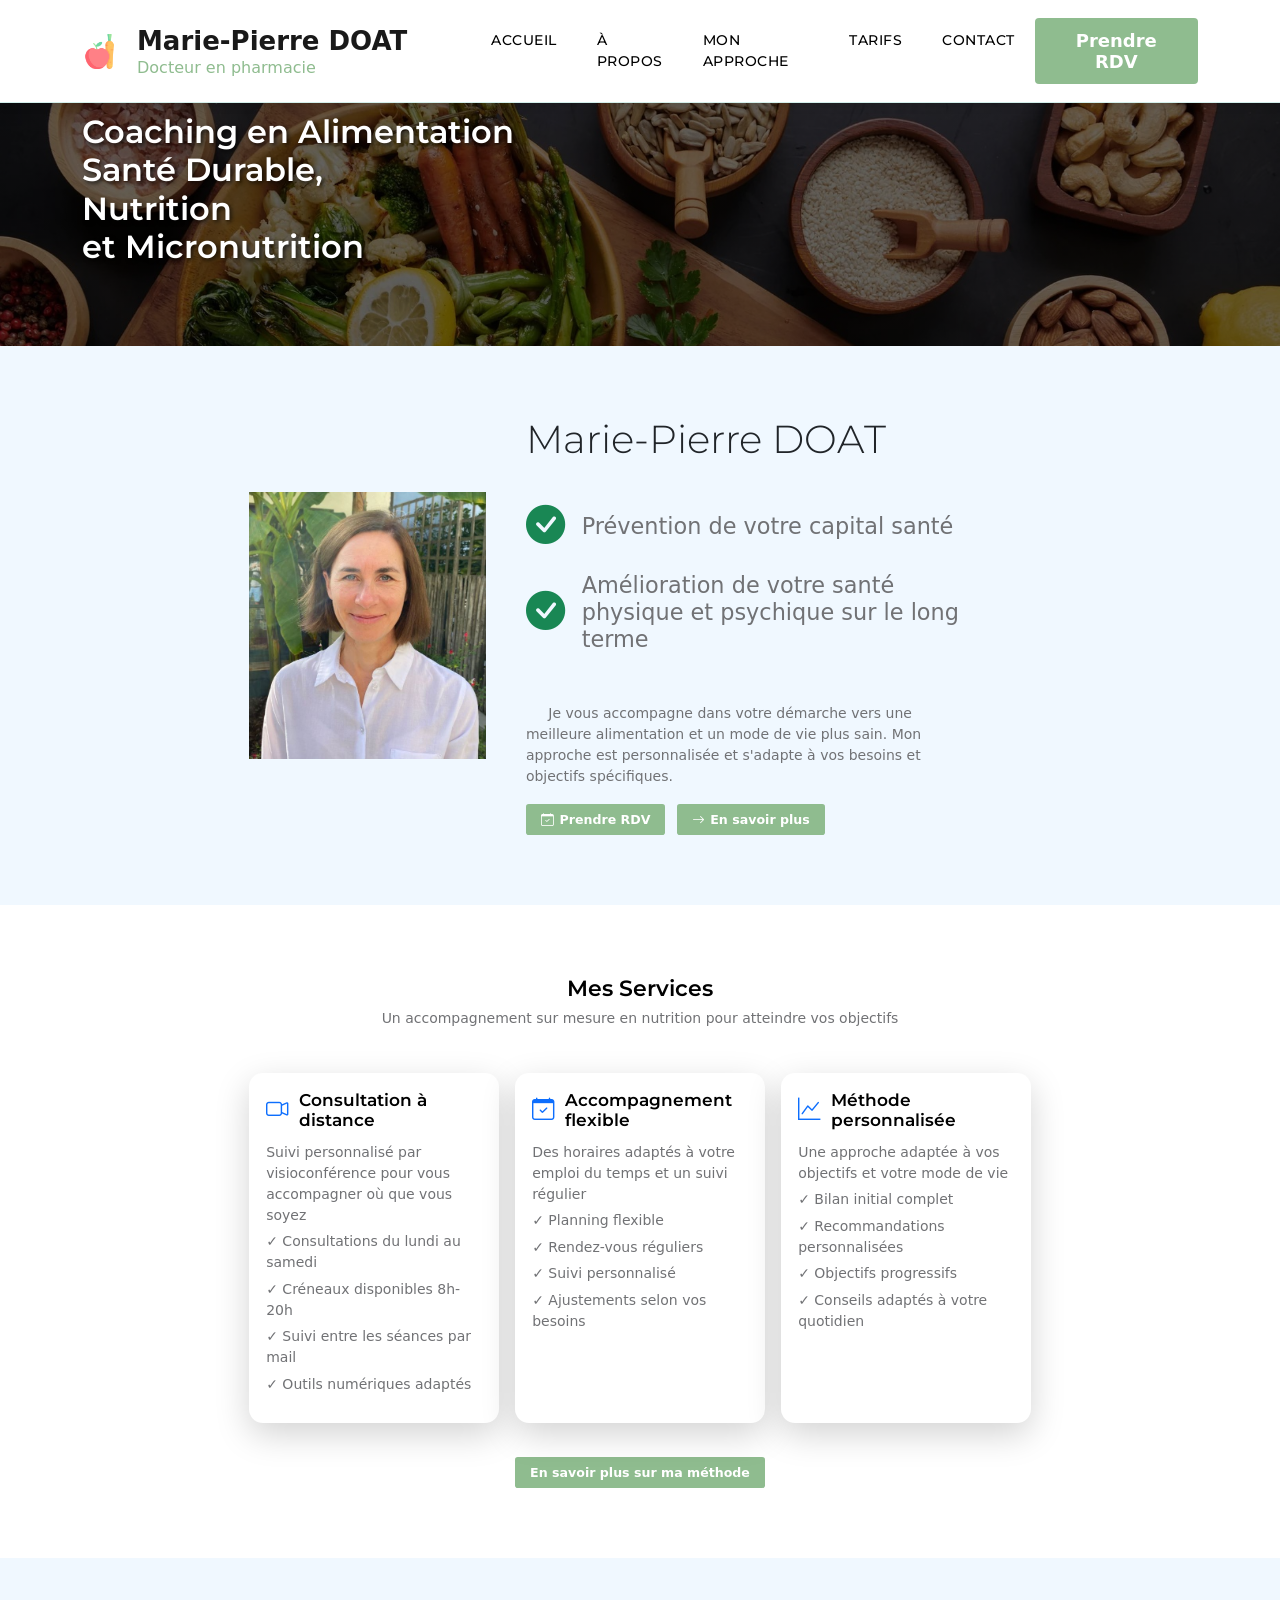
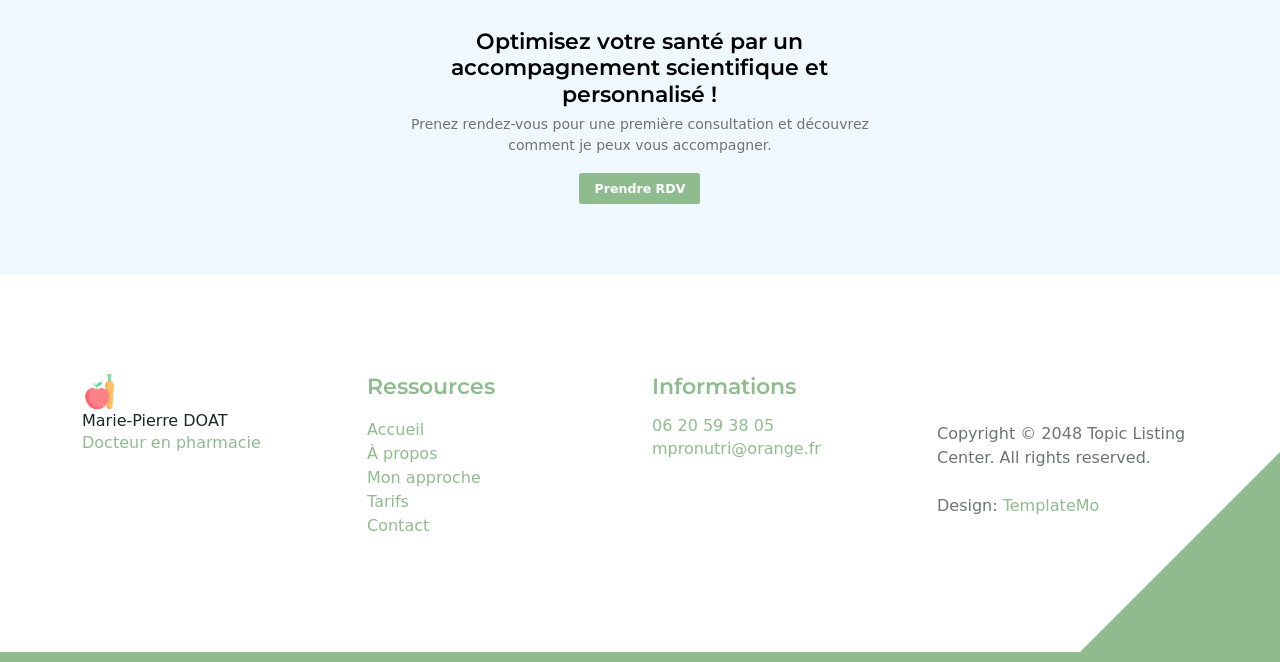
==== commit 782b08aa: "mise a jour d'infos" ====
--- a/index.html
+++ b/index.html
@@ -1,167 +1,181 @@
 <!doctype html>
 <html lang="en">
-    <head>
-        <meta charset="utf-8">
-        <meta name="viewport" content="width=device-width, initial-scale=1">
-
-        <meta name="description" content="">
-        <meta name="author" content="">
-
-        <title>Marie-Pierre DOAT</title>
-        
-        <link rel="icon" href="icon.png" type="image/png">
-        <!-- CSS FILES -->        
-        <link rel="preconnect" href="https://fonts.googleapis.com">
-        
-        <link rel="preconnect" href="https://fonts.gstatic.com" crossorigin>
-
-        <link href="https://fonts.googleapis.com/css2?family=Montserrat:wght@500;600;700&family=Open+Sans&display=swap" rel="stylesheet">
-                        
-        <link href="css/bootstrap.min.css" rel="stylesheet">
-
-        <link href="css/bootstrap-icons.css" rel="stylesheet">
-
-        <link href="css/templatemo-topic-listing.css" rel="stylesheet">
-
-
-        <style>
-            /* AM header, faire en sorte que l'image dans le header soit tjs de la meme taille*/
-            .site-header {
-                background-image: linear-gradient(rgba(0, 0, 0, 0.6), rgba(0, 0, 0, 0.6)), url('food.jpg') !important;
-                background-size: cover;
-                background-position: center top;
-                min-height: 30vh;
-                margin-top: 76px; /* Ajustez cette valeur selon la hauteur de votre barre de navigation */
-                padding-top: 30px;
-                padding-bottom: 30px;
-            }
-            
-            .site-header h2 {
-                font-size: 2rem;
-                font-weight: 600;
-                text-shadow: 2px 2px 4px rgba(0, 0, 0, 0.7);
-            }
-            
-            /* Assurez-vous que la barre de navigation reste au-dessus */
-            .navbar {
-                position: fixed;
-                width: 100%;
-                top: 0;
-                z-index: 1000;
-                background-color: white !important;
-                box-shadow: 0 2px 10px rgba(0, 0, 0, 0.1);
-            }
-            
-        </style>
-<!--
+
+<head>
+    <meta charset="utf-8">
+    <meta name="viewport" content="width=device-width, initial-scale=1">
+
+    <meta name="description" content="">
+    <meta name="author" content="">
+
+    <title>Marie-Pierre DOAT</title>
+
+    <link rel="icon" href="icon.png" type="image/png">
+    <!-- CSS FILES -->
+    <link rel="preconnect" href="https://fonts.googleapis.com">
+
+    <link rel="preconnect" href="https://fonts.gstatic.com" crossorigin>
+
+    <link href="https://fonts.googleapis.com/css2?family=Montserrat:wght@500;600;700&family=Open+Sans&display=swap"
+        rel="stylesheet">
+
+    <link href="css/bootstrap.min.css" rel="stylesheet">
+
+    <link href="css/bootstrap-icons.css" rel="stylesheet">
+
+    <link href="css/templatemo-topic-listing.css" rel="stylesheet">
+
+
+    <style>
+        /* AM header, faire en sorte que l'image dans le header soit tjs de la meme taille*/
+        .site-header {
+            background-image: linear-gradient(rgba(0, 0, 0, 0.6), rgba(0, 0, 0, 0.6)), url('food.jpg') !important;
+            background-size: cover;
+            background-position: center top;
+            min-height: 30vh;
+            margin-top: 76px;
+            /* Ajustez cette valeur selon la hauteur de votre barre de navigation */
+            padding-top: 30px;
+            padding-bottom: 30px;
+        }
+
+        .site-header h2 {
+            font-size: 2rem;
+            font-weight: 600;
+            text-shadow: 2px 2px 4px rgba(0, 0, 0, 0.7);
+        }
+
+        /* Assurez-vous que la barre de navigation reste au-dessus */
+        .navbar {
+            position: fixed;
+            width: 100%;
+            top: 0;
+            z-index: 1000;
+            background-color: white !important;
+            box-shadow: 0 2px 10px rgba(0, 0, 0, 0.1);
+        }
+    </style>
+    <!--
 
 TemplateMo 590 topic listing
 
 https://templatemo.com/tm-590-topic-listing
 
 -->
-    </head>
-
-    <body class="topics-listing-page" id="top">
-
-        <main>
-            <!-- Conteneur pour le footer -->
-
-            
-            <nav class="navbar navbar-expand-lg">
-                <div class="container">
+</head>
+
+<body class="topics-listing-page" id="top">
+
+    <main>
+        <!-- Conteneur pour le footer -->
+
+
+        <nav class="navbar navbar-expand-lg">
+            <div class="container">
                 <!-- Remplacez cette partie dans la navbar de tous les fichiers HTML -->
-                    <a class="navbar-brand" href="index.html">
-                        <img src="icon.png" alt="Icon" style="width: 35px; height: auto; margin-right: 20px;">                        
-                        <div>
-                            <span>Marie-Pierre DOAT</span>
-                            <div class="subtitle-doctor">Docteur en pharmacie</div>
-                        </div>
-                    </a>
-    
-                    <button class="navbar-toggler" type="button" data-bs-toggle="collapse" data-bs-target="#navbarNav" aria-controls="navbarNav" aria-expanded="false" aria-label="Toggle navigation">
-                        <span class="navbar-toggler-icon"></span>
-                    </button>
-    
-                    <div class="collapse navbar-collapse" id="navbarNav">
-                        <ul class="navbar-nav ms-lg-5 me-lg-auto">
-                            <li class="nav-item">
-                                <a class="nav-link click-scroll" href="index.html">Accueil</a>
-                            </li>
-
-                            <li class="nav-item">
-                                <a class="nav-link click-scroll" href="apropos.html">À propos</a>
-                            </li>
-                            <li class="nav-item">
-                                <a class="nav-link click-scroll" href="mon_approche.html">Mon approche</a>
-                            </li>
-                            <li class="nav-item">
-                                <a class="nav-link click-scroll" href="tarifs.html">Tarifs</a>
-                            </li>
-                            <li class="nav-item">
-                                <a class="nav-link click-scroll" href="contact.html">Contact</a>
-                            </li>
-
-
-                        </ul>
-
-                        <div class="d-none d-lg-flex align-items-center">
-                            <a href="https://www.mynutriconsult.com/fr/annuaire-des-praticiens/details-praticien/marie-pierre-doat/" class="btn custom-btn">Prendre RDV</a>
-                        </div>
-                    </div>
-                </div>
-            </nav>
-
-
-            <header class="site-header d-flex flex-column justify-content-center align-items-center">
-                <div class="container">
-                    <div class="row align-items-center">
-
-                        <div class="col-lg-5 col-12">
-
-                            <h2 class="text-white">Coaching en Alimentation Santé Durable, <br>Nutrition<br> et Micronutrition</h2>
-                        </div>
-
-                    </div>
-                </div>
-            </header>
-            <div class="main-scaled-content">
+                <a class="navbar-brand" href="index.html">
+                    <img src="icon.png" alt="Icon" style="width: 35px; height: auto; margin-right: 20px;">
+                    <div>
+                        <span>Marie-Pierre DOAT</span>
+                        <div class="subtitle-doctor">Docteur en pharmacie</div>
+                    </div>
+                </a>
+
+                <button class="navbar-toggler border-0 bg-white " type="button" data-bs-toggle="collapse"
+                    data-bs-target="#navbarNav" aria-controls="navbarNav" aria-expanded="false"
+                    aria-label="Toggle navigation">
+                    <i class="bi bi-list fs-4" style="color: var(--primary-color);"></i>
+                </button>
+
+                <div class="collapse navbar-collapse" id="navbarNav">
+                    <ul class="navbar-nav ms-lg-5 me-lg-auto">
+                        <li class="nav-item">
+                            <a class="nav-link click-scroll" href="index.html">Accueil</a>
+                        </li>
+
+                        <li class="nav-item">
+                            <a class="nav-link click-scroll" href="apropos.html">À propos</a>
+                        </li>
+                        <li class="nav-item">
+                            <a class="nav-link click-scroll" href="mon_approche.html">Mon approche</a>
+                        </li>
+                        <li class="nav-item">
+                            <a class="nav-link click-scroll" href="tarifs.html">Tarifs</a>
+                        </li>
+                        <li class="nav-item">
+                            <a class="nav-link click-scroll" href="contact.html">Contact</a>
+                        </li>
+
+
+                    </ul>
+
+                    <div class="d-none d-lg-flex align-items-center">
+                        <a href="https://www.mynutriconsult.com/fr/annuaire-des-praticiens/details-praticien/marie-pierre-doat/"
+                            class="btn custom-btn">Prendre RDV</a>
+                    </div>
+                </div>
+            </div>
+        </nav>
+
+
+        <header class="site-header d-flex flex-column justify-content-center align-items-center">
+            <div class="container">
+                <div class="row align-items-center">
+
+                    <div class="col-lg-5 col-12">
+
+                        <h2 class="text-white">Coaching en Alimentation Santé Durable, <br>Nutrition<br> et
+                            Micronutrition</h2>
+                    </div>
+
+                </div>
+            </div>
+        </header>
+        <div class="main-scaled-content">
             <!-- Section Bienvenue -->
-            <section class="section-padding">
+            <section class="section-padding section-bg">
                 <div class="container">
                     <div class="row align-items-center">
                         <!-- Colonne gauche avec l'image -->
                         <div class="col-lg-5 col-12">
                             <div class="position-relative">
-                                <img src="portrait.jpg" class= "portrait-image"alt="Marie-Pierre Doat - Coach en nutrition">
+                                <img src="portrait.jpg" class="portrait-image"
+                                    alt="Marie-Pierre Doat - Coach en nutrition">
 
                             </div>
                         </div>
 
                         <!-- Colonne droite avec le texte -->
                         <div class="col-lg-7 col-12 mt-5 mt-lg-0">
-                            <div style="position: relative; left: -5rem;"> 
+                            <div style="position: relative; left: -5rem;">
                                 <h1 class="display-4 mb-4">Marie-Pierre DOAT</h1>
-                                
-                                <p class="lead mb-4">Je vous accompagne dans votre démarche vers une meilleure alimentation et un mode de vie plus sain. Mon approche est personnalisée et s'adapte à vos besoins et objectifs spécifiques.</p>
-                                
-                                <div class="row mb-4 justify-content-start">
-                                        <div class="d-flex align-items-center">
-                                            <i class="bi bi-check-circle-fill text-success me-2"></i>
-                                            <p class="mb-0">Prévention de votre capital santé</p>
-                                        </div>
-                                 
-                                        <div class="d-flex align-items-center">
-                                            <i class="bi bi-check-circle-fill text-success me-2"></i>
-                                            <p class="mb-0">Amélioration de votre santé physique et psychique sur le long terme</p>
-                                        </div>
-                                    
-                                </div>
+
+                                <div class="row mb-5 mt-5 justify-content-start">
+                                    <div class="d-flex align-items-center mb-4">
+                                        <i class="bi bi-check-circle-fill text-success me-4"
+                                            style="font-size: 3.5rem;"></i>
+                                        <p class="mb-0 fs-2" style="line-height: 1.2;">Prévention de votre capital santé
+                                        </p>
+                                    </div>
+
+                                    <div class="d-flex align-items-center mb-4">
+                                        <i class="bi bi-check-circle-fill text-success me-4"
+                                            style="font-size: 3.5rem;"></i>
+                                        <p class="mb-0 fs-2" style="line-height: 1.2;">Amélioration de votre santé
+                                            physique et psychique sur le
+                                            long terme</p>
+                                    </div>
+                                </div>
+
+                                <p class="lead mb-4" style="text-indent: 2rem;">Je vous accompagne dans votre démarche vers une meilleure
+                                    alimentation et un mode de vie plus sain. Mon approche est personnalisée et s'adapte
+                                    à vos besoins et objectifs spécifiques.</p>
                                 <div class="d-flex flex-column flex-md-row gap-3">
-                                    <a href="https://www.mynutriconsult.com/fr/annuaire-des-praticiens/details-praticien/marie-pierre-doat/" class="btn custom-btn">
+                                    <a href="https://www.mynutriconsult.com/fr/annuaire-des-praticiens/details-praticien/marie-pierre-doat/"
+                                        class="btn custom-btn">
                                         <i class="bi bi-calendar-check me-2"></i>Prendre RDV
                                     </a>
-                                    <a href="apropos.html" class="btn custom-btn">
+                                    <a href="mon_approche.html" class="btn custom-btn">
                                         <i class="bi bi-arrow-right me-2"></i>En savoir plus
                                     </a>
                                 </div>
@@ -172,7 +186,7 @@
             </section>
 
             <!-- Section Services -->
-            <section class="section-padding section-bg">
+            <section class="section-padding">
                 <div class="container">
                     <div class="row">
                         <div class="col-12 text-center mb-5">
@@ -187,7 +201,8 @@
                                     <i class="bi bi-camera-video text-primary me-3" style="font-size: 2rem;"></i>
                                     <h5 class="mb-0">Consultation à distance</h5>
                                 </div>
-                                <p class="mb-2">Suivi personnalisé par visioconférence pour vous accompagner où que vous soyez</p>
+                                <p class="mb-2">Suivi personnalisé par visioconférence pour vous accompagner où que vous
+                                    soyez</p>
                                 <ul class="list-unstyled">
                                     <li class="mb-2">✓ Consultations du lundi au samedi</li>
                                     <li class="mb-2">✓ Créneaux disponibles 8h-20h</li>
@@ -224,7 +239,7 @@
                                 <p class="mb-2">Une approche adaptée à vos objectifs et votre mode de vie</p>
                                 <ul class="list-unstyled">
                                     <li class="mb-2">✓ Bilan initial complet</li>
-                                    <li class="mb-2">✓ Plan d'action sur mesure</li>
+                                    <li class="mb-2">✓ Recommandations personnalisées</li>
                                     <li class="mb-2">✓ Objectifs progressifs</li>
                                     <li>✓ Conseils adaptés à votre quotidien</li>
                                 </ul>
@@ -235,142 +250,7 @@
                     <!-- Bouton d'action -->
                     <div class="row mt-4">
                         <div class="col-12 text-center">
-                            <a href="apropos.html" class="btn custom-btn">En savoir plus sur ma méthode</a>
-                        </div>
-                    </div>
-                </div>
-            </section>
-
-
-            <!-- Section Témoignages -->
-            <section class="section-padding">
-                <div class="container">
-                    <!-- En-tête de section -->
-                    <div class="row">
-                        <div class="col-12 text-center mb-5">
-                            <h3>Ils me font confiance.</h3>
-                            <p>Découvrez quelques retours d'expérience de clients qui ont modifié favorablement leur alimentation !</p>
-                        </div>
-                    </div>
-
-                    <div class="row">
-                        <!-- Témoignage 1 -->
-                        <div class="col-lg-4 col-md-6 col-12 mb-4">
-                            <div class="custom-block bg-white shadow-lg p-4 h-100 d-flex flex-column">
-                                <div class="d-flex align-items-center mb-3">
-                                    <i class="bi bi-person-circle me-3" style="font-size: 2rem;"></i>
-                                    <div>
-                                        <h5 class="mb-0">Marie-Charlotte</h5>
-                                        <p class="mb-0 text-muted small">Suivie pendant 6 mois</p>
-                                    </div>
-                                </div>
-                                <div class="stars-container">
-                                    <i class="bi bi-star-fill text-warning me-2"></i>
-                                    <i class="bi bi-star-fill text-warning me-2"></i>
-                                    <i class="bi bi-star-fill text-warning me-2"></i>
-                                    <i class="bi bi-star-fill text-warning me-2"></i>
-                                    <i class="bi bi-star-fill text-warning"></i>
-                                </div>
-                                <p class="mb-4">"Un accompagnement bienveillant et professionnel qui m'a permis d'atteindre mes objectifs tout en gardant le plaisir de manger. Les conseils sont personnalisés et le suivi est très régulier."</p>
-                            </div>
-                        </div>
-
-                        <!-- Témoignage 2 -->
-                        <div class="col-lg-4 col-md-6 col-12 mb-4">
-                            <div class="custom-block bg-white shadow-lg p-4 h-100 d-flex flex-column">
-                                <div class="d-flex align-items-center mb-3">
-                                    <i class="bi bi-person-circle me-3" style="font-size: 2rem;"></i>
-                                    <div>
-                                        <h5 class="mb-0">Esteven</h5>
-                                        <p class="mb-0 text-muted small">Suivi pendant 4 mois</p>
-                                    </div>
-                                </div>
-                                <div class="stars-container">
-                                    <i class="bi bi-star-fill text-warning me-2"></i>
-                                    <i class="bi bi-star-fill text-warning me-2"></i>
-                                    <i class="bi bi-star-fill text-warning me-2"></i>
-                                    <i class="bi bi-star-fill text-warning me-2"></i>
-                                    <i class="bi bi-star-fill text-warning"></i>
-                                </div>
-                                <p class="mb-4">"Grâce aux conseils et au suivi personnalisé, j'ai pu modifier mes habitudes alimentaires durablement. Les consultations en visio sont très pratiques et l'accompagnement est de qualité."</p>
-                            </div>
-                        </div>
-
-                        <!-- Témoignage 3 -->
-                        <div class="col-lg-4 col-md-6 col-12 mb-4">
-                            <div class="custom-block bg-white shadow-lg p-4 h-100 d-flex flex-column">
-                                <div class="d-flex align-items-center mb-3">
-                                    <i class="bi bi-person-circle me-3" style="font-size: 2rem;"></i>
-                                    <div>
-                                        <h5 class="mb-0">Sophie</h5>
-                                        <p class="mb-0 text-muted small">Suivie pendant 3 mois</p>
-                                    </div>
-                                </div>
-                                <div class="stars-container">
-                                    <i class="bi bi-star-fill text-warning me-2"></i>
-                                    <i class="bi bi-star-fill text-warning me-2"></i>
-                                    <i class="bi bi-star-fill text-warning me-2"></i>
-                                    <i class="bi bi-star-fill text-warning me-2"></i>
-                                    <i class="bi bi-star-fill text-warning"></i>
-                                </div>
-                                <p class="mb-4">"J'appréhendais le suivi à distance mais tout s'est très bien passé. Les conseils sont adaptés à mon mode de vie et j'ai pu atteindre mes objectifs en douceur et sans frustration."</p>
-                            </div>
-                        </div>
-                    </div>
-
-                    <!-- Note Google et CTA -->
-                    <div class="row mt-4">
-                        <div class="col-12 text-center">
-                            <div class="custom-block bg-white shadow-lg p-4 d-inline-block">
-                                <div class="d-flex align-items-center justify-content-center">
-                                    <img src="google-g.svg" alt="Google Reviews" class="me-3" style="width: 40px; height: 40px;">
-                                    <div class="text-start">
-                                        <p class="mb-0">Note moyenne Google</p>
-                                        <div class="d-flex align-items-center">
-                                            <span class="h4 mb-0 me-2">5/5</span>
-                                            <div class="stars-container"> <!-- Conteneur personnalisé pour les étoiles -->
-                                                <i class="bi bi-star-fill text-warning"></i>
-                                                <i class="bi bi-star-fill text-warning"></i>
-                                                <i class="bi bi-star-fill text-warning"></i>
-                                                <i class="bi bi-star-fill text-warning"></i>
-                                                <i class="bi bi-star-fill text-warning"></i>
-                                            </div>
-                                        </div>
-                                    </div>
-                                </div>
-
-                                <style>
-                                /* Style pour garantir que les étoiles restent horizontales */
-                                .stars-container {
-                                    display: flex;
-                                    flex-wrap: nowrap;
-                                    white-space: nowrap;
-                                }
-
-                                .stars-container i {
-                                    margin-right: 2px;
-                                    font-size: 1rem; /* Taille par défaut */
-                                }
-
-                                /* Réduire légèrement la taille des étoiles sur les très petits écrans */
-                                @media (max-width: 375px) {
-                                    .stars-container i {
-                                        font-size: 0.85rem;
-                                        margin-right: 1px;
-                                    }
-                                }
-                                </style>
-
-                            </div>
-                        </div>
-                    </div>
-
-                    <!-- Bouton voir plus d'avis -->
-                    <div class="row mt-4">
-                        <div class="col-12 text-center">
-                            <a href="https://g.co/kgs/d4d5Wcf" class="btn custom-btn">
-                                <i class="bi bi-google me-2"></i>Voir plus d'avis
-                            </a>
+                            <a href="mon_approche.html" class="btn custom-btn">En savoir plus sur ma méthode</a>
                         </div>
                     </div>
                 </div>
@@ -381,86 +261,90 @@
                 <div class="container">
                     <div class="row justify-content-center">
                         <div class="col-lg-8 col-12 text-center">
-                            <h3>Prêt à atteindre vos objectifs de santé ?</h3>
-                            <p class="mb-4">Prenez rendez-vous pour une première consultation et découvrez comment je peux vous accompagner.</p>
-                            <a href="https://www.mynutriconsult.com/fr/annuaire-des-praticiens/details-praticien/marie-pierre-doat/" class="btn custom-btn">Prendre RDV</a>
+                            <h3>Optimisez votre santé par un accompagnement scientifique et personnalisé !</h3>
+                            <p class="mb-4">Prenez rendez-vous pour une première consultation et découvrez comment je
+                                peux vous accompagner.</p>
+                            <a href="https://www.mynutriconsult.com/fr/annuaire-des-praticiens/details-praticien/marie-pierre-doat/"
+                                class="btn custom-btn">Prendre RDV</a>
                         </div>
                     </div>
                 </div>
             </section>
-        
-        </main>
-
-        <footer class="site-footer section-padding">
-            <div class="container">
-                <div class="row">
-
-                    <div class="col-lg-3 col-12 mb-4 pb-2">
-                        <img src="icon.png" alt="Icon" style="width: 35px; height: auto; margin-right: 20px;">                        
-                        <div>
-                            <span>Marie-Pierre DOAT</span>
-                            <div class="subtitle-doctor">Docteur en pharmacie</div>
-                        </div>
-                    </div>
-
-                    <div class="col-lg-3 col-md-4 col-6">
-                        <h6 class="site-footer-title mb-3">Ressources</h6>
-
-                        <ul class="site-footer-links">
-                            <li class="site-footer-link-item">
-                                <a href="index.html" class="site-footer-link">Accueil</a>
-                            </li>
-
-                            <li class="site-footer-link-item">
-                                <a href="apropos.html" class="site-footer-link">À propos</a>
-                            </li>
-                            <li class="site-footer-link-item">
-                                <a href="mon_approche.html" class="site-footer-link">Mon approche</a>
-                            </li>
-                            <li class="site-footer-link-item">
-                                <a href="tarifs.html" class="site-footer-link">Tarifs</a>
-                            </li>
-                            <li class="site-footer-link-item">
-                                <a href="contact.html" class="site-footer-link">Contact</a>
-                            </li>
-
-                            <!-- <li class="site-footer-link-item">
+
+    </main>
+
+    <footer class="site-footer section-padding">
+        <div class="container">
+            <div class="row">
+
+                <div class="col-lg-3 col-12 mb-4 pb-2">
+                    <img src="icon.png" alt="Icon" style="width: 35px; height: auto; margin-right: 20px;">
+                    <div>
+                        <span>Marie-Pierre DOAT</span>
+                        <div class="subtitle-doctor">Docteur en pharmacie</div>
+                    </div>
+                </div>
+
+                <div class="col-lg-3 col-md-4 col-6">
+                    <h6 class="site-footer-title mb-3">Ressources</h6>
+
+                    <ul class="site-footer-links">
+                        <li class="site-footer-link-item">
+                            <a href="index.html" class="site-footer-link">Accueil</a>
+                        </li>
+
+                        <li class="site-footer-link-item">
+                            <a href="apropos.html" class="site-footer-link">À propos</a>
+                        </li>
+                        <li class="site-footer-link-item">
+                            <a href="mon_approche.html" class="site-footer-link">Mon approche</a>
+                        </li>
+                        <li class="site-footer-link-item">
+                            <a href="tarifs.html" class="site-footer-link">Tarifs</a>
+                        </li>
+                        <li class="site-footer-link-item">
+                            <a href="contact.html" class="site-footer-link">Contact</a>
+                        </li>
+
+                        <!-- <li class="site-footer-link-item">
                                 <a href="#" class="site-footer-link">Contact</a>
                             </li> -->
-                        </ul>
-                    </div>
-
-                    <div class="col-lg-3 col-md-4 col-6 mb-4 mb-lg-0">
-                        <h6 class="site-footer-title mb-3">Informations</h6>
-
-                        <p class="text-white d-flex mb-1">
-                            <a href="06 20 59 38 05" class="site-footer-link">
-                                06 20 59 38 05
-                            </a>
-                        </p>
-
-                        <p class="text-white d-flex">
-                            <a href="mpronutri@orange.fr" class="site-footer-link">
-                                mpronutri@orange.fr
-                            </a>
-                        </p>
-                    </div>
-
-                    <div class="col-lg-3 col-md-4 col-12 mt-4 mt-lg-0 ms-auto">
-                        <p class="copyright-text mt-lg-5 mt-4">Copyright © 2048 Topic Listing Center. All rights reserved.
-                        <br><br>Design: <a rel="nofollow" href="https://templatemo.com" target="_blank">TemplateMo</a></p>
-                        
-                    </div>
-
-                </div>
+                    </ul>
+                </div>
+
+                <div class="col-lg-3 col-md-4 col-6 mb-4 mb-lg-0">
+                    <h6 class="site-footer-title mb-3">Informations</h6>
+
+                    <p class="text-white d-flex mb-1">
+                        <a href="06 20 59 38 05" class="site-footer-link">
+                            06 20 59 38 05
+                        </a>
+                    </p>
+
+                    <p class="text-white d-flex">
+                        <a href="mpronutri@orange.fr" class="site-footer-link">
+                            mpronutri@orange.fr
+                        </a>
+                    </p>
+                </div>
+
+                <div class="col-lg-3 col-md-4 col-12 mt-4 mt-lg-0 ms-auto">
+                    <p class="copyright-text mt-lg-5 mt-4">Copyright © 2048 Topic Listing Center. All rights reserved.
+                        <br><br>Design: <a rel="nofollow" href="https://templatemo.com" target="_blank">TemplateMo</a>
+                    </p>
+
+                </div>
+
             </div>
-        </footer>
-
-        <!-- JAVASCRIPT FILES -->
-        <script src="js/jquery.min.js"></script>
-        <script src="js/bootstrap.bundle.min.js"></script>
-        <script src="js/jquery.sticky.js"></script>
-        <script src="js/custom.js"></script>
-
-    </body>
+        </div>
+    </footer>
+
+    <!-- JAVASCRIPT FILES -->
+    <script src="js/jquery.min.js"></script>
+    <script src="js/bootstrap.bundle.min.js"></script>
+    <script src="js/jquery.sticky.js"></script>
+    <script src="js/custom.js"></script>
+
+</body>
+
 </html>
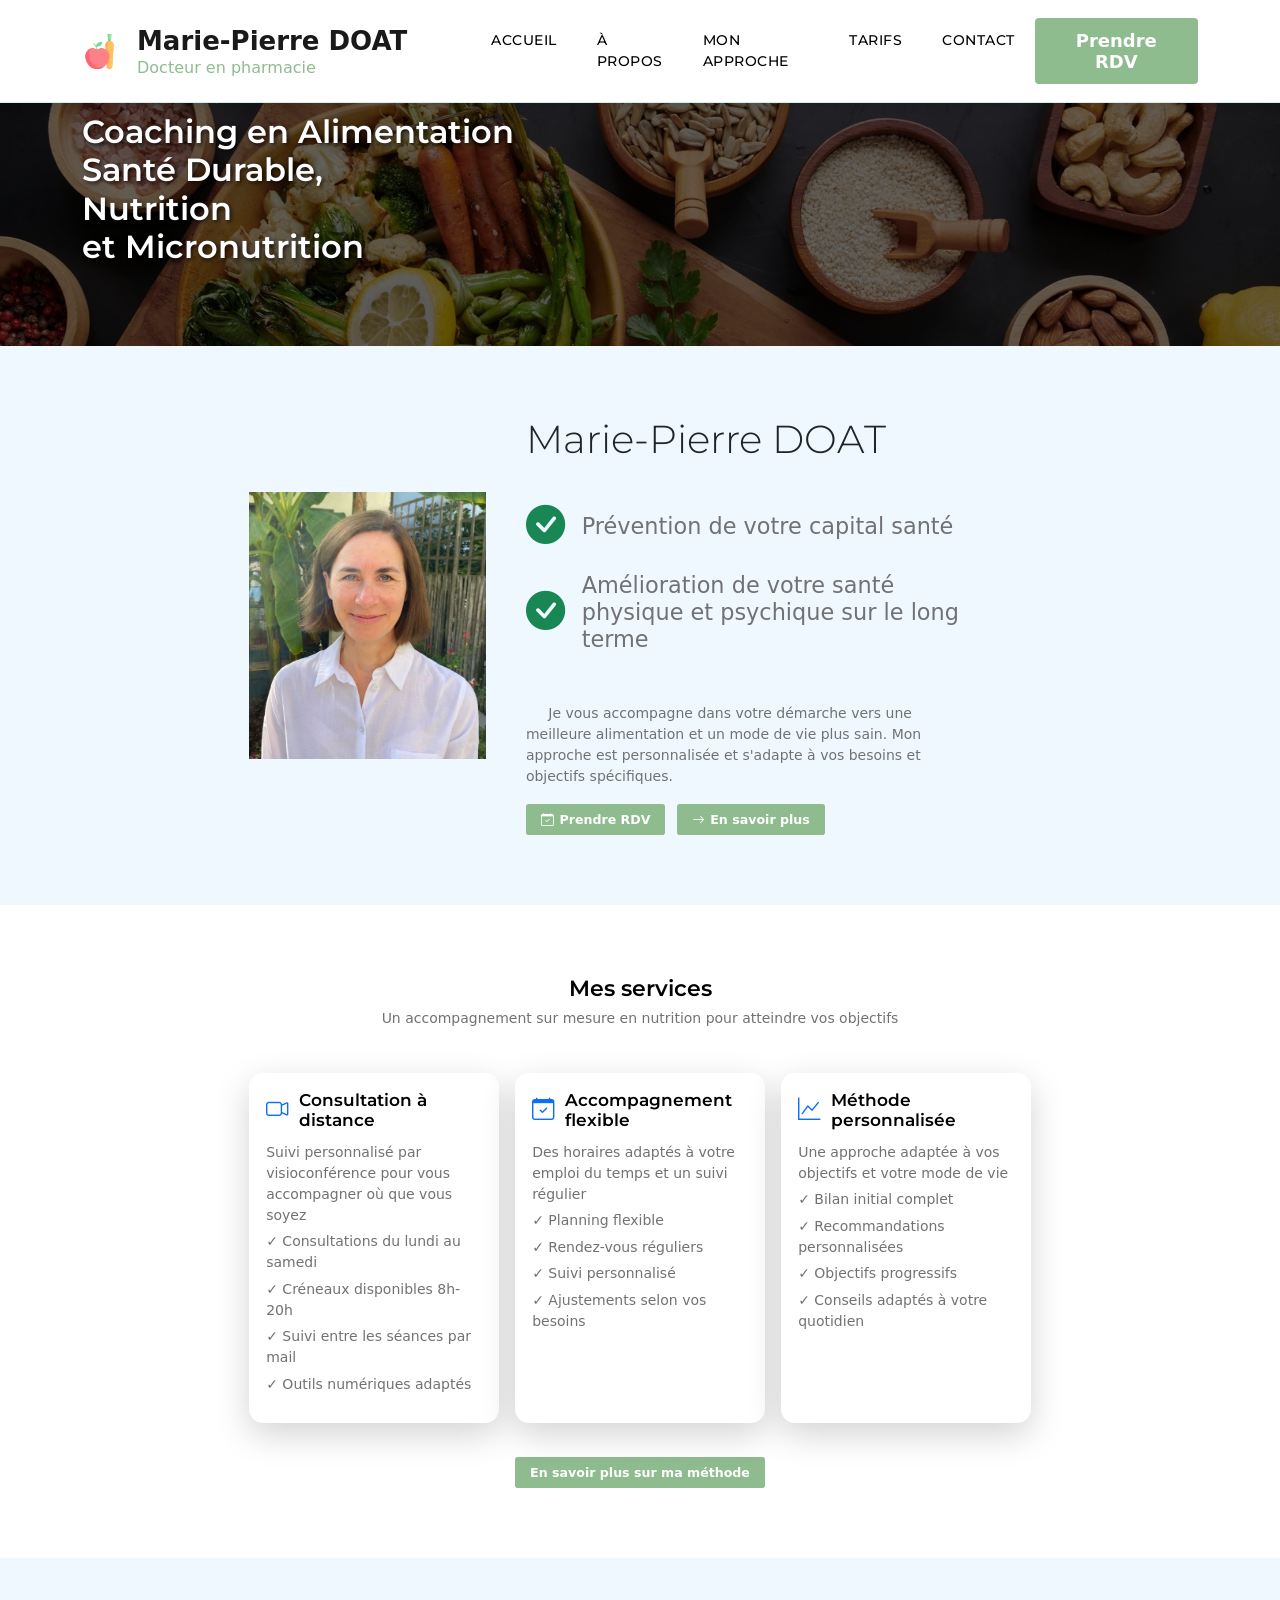
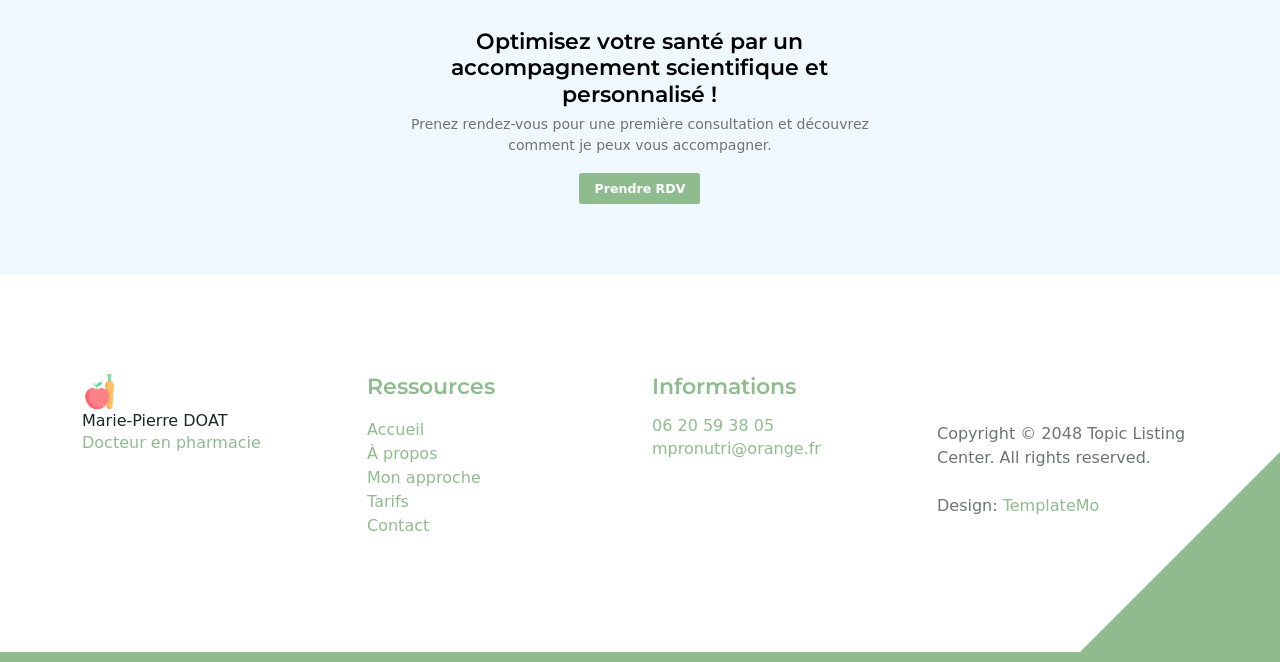
==== commit 313b0ce7: "refactor: Standardize heading capitalization, reorder training sections, and refine text across mult" ====
--- a/index.html
+++ b/index.html
@@ -5,10 +5,11 @@
     <meta charset="utf-8">
     <meta name="viewport" content="width=device-width, initial-scale=1">
 
-    <meta name="description" content="">
-    <meta name="author" content="">
-
-    <title>Marie-Pierre DOAT</title>
+    <meta name="description"
+        content="Consultations personnalisées (enfants, adolescents, adultes) en nutrition et micronutrition afin de répondre à des objectifs de pleine santé">
+    <meta name="author" content="Marie-Pierre DOAT">
+
+    <title>Dr Marie-Pierre DOAT - Nutritionniste & Micronutrition - Téléconsultation - Clamart</title>
 
     <link rel="icon" href="icon.png" type="image/png">
     <!-- CSS FILES -->
@@ -167,7 +168,8 @@
                                     </div>
                                 </div>
 
-                                <p class="lead mb-4" style="text-indent: 2rem;">Je vous accompagne dans votre démarche vers une meilleure
+                                <p class="lead mb-4" style="text-indent: 2rem;">Je vous accompagne dans votre démarche
+                                    vers une meilleure
                                     alimentation et un mode de vie plus sain. Mon approche est personnalisée et s'adapte
                                     à vos besoins et objectifs spécifiques.</p>
                                 <div class="d-flex flex-column flex-md-row gap-3">
@@ -190,7 +192,7 @@
                 <div class="container">
                     <div class="row">
                         <div class="col-12 text-center mb-5">
-                            <h3>Mes Services</h3>
+                            <h3>Mes services</h3>
                             <p>Un accompagnement sur mesure en nutrition pour atteindre vos objectifs</p>
                         </div>
 
--- a/css/templatemo-topic-listing.css
+++ b/css/templatemo-topic-listing.css
@@ -10,44 +10,45 @@
   CUSTOM PROPERTIES ( VARIABLES )             
 -----------------------------------------*/
 :root {
-  --white-color:                  #ffffff;
-  --primary-color:                #8FBC8F;
-  --secondary-color:              #8FBC8F;
-  --section-bg-color:             #f0f8ff;
-  --custom-btn-bg-color:          #8FBC8F;
-  --custom-btn-bg-hover-color:    #BCA17C;
-  --dark-color:                   #000000;
-  --p-color:                      #717275;
-  --border-color:                 #7fffd4;
-  --link-hover-color:             #BCA17C;
-
-  --body-font-family:             'Open Sans', sans-serif;
-  --title-font-family:            'Montserrat', sans-serif;
-
-  --h1-font-size:                 58px;
-  --h2-font-size:                 46px;
-  --h3-font-size:                 32px;
-  --h4-font-size:                 28px;
-  --h5-font-size:                 24px;
-  --h6-font-size:                 22px;
-  --p-font-size:                  20px;
-  --menu-font-size:               14px;
-  --btn-font-size:                18px;
-  --copyright-font-size:          16px;
-
-  --border-radius-large:          100px;
-  --border-radius-medium:         20px;
-  --border-radius-small:          10px;
-
-  --font-weight-normal:           400;
-  --font-weight-medium:           500;
-  --font-weight-semibold:         600;
-  --font-weight-bold:             700;
+  --white-color: #ffffff;
+  --primary-color: #8FBC8F;
+  --secondary-color: #8FBC8F;
+  --section-bg-color: #f0f8ff;
+  --custom-btn-bg-color: #8FBC8F;
+  --custom-btn-bg-hover-color: #BCA17C;
+  --dark-color: #000000;
+  --p-color: #717275;
+  --border-color: #7fffd4;
+  --link-hover-color: #BCA17C;
+
+  --body-font-family: 'Open Sans', sans-serif;
+  --title-font-family: 'Montserrat', sans-serif;
+
+  --h1-font-size: 58px;
+  --h2-font-size: 46px;
+  --h3-font-size: 32px;
+  --h4-font-size: 28px;
+  --h5-font-size: 24px;
+  --h6-font-size: 22px;
+  --p-font-size: 20px;
+  --menu-font-size: 14px;
+  --btn-font-size: 18px;
+  --copyright-font-size: 16px;
+
+  --border-radius-large: 100px;
+  --border-radius-medium: 20px;
+  --border-radius-small: 10px;
+
+  --font-weight-normal: 400;
+  --font-weight-medium: 500;
+  --font-weight-semibold: 600;
+  --font-weight-bold: 700;
 }
 
 .main-scaled-content {
   flex-grow: 1;
-  zoom: 0.70; /* réduit la taille *et* la hauteur réelle */
+  zoom: 0.70;
+  /* réduit la taille *et* la hauteur réelle */
   margin: 0 auto;
 }
 
@@ -72,7 +73,7 @@
 h4,
 h5,
 h6 {
-  font-family: var(--title-font-family); 
+  font-family: var(--title-font-family);
   font-weight: var(--font-weight-semibold);
 }
 
@@ -115,7 +116,7 @@
   font-weight: var(--font-weight-normal);
 }
 
-a, 
+a,
 button {
   touch-action: manipulation;
   transition: all 0.3s;
@@ -159,15 +160,20 @@
   height: 100%;
   opacity: 0.85;
 }
+
 .button-container {
-  display: flex; /* Utilise flexbox pour un alignement facile */
-  justify-content: center; /* Centre horizontalement */
-  align-items: center; /* Centre verticalement */
-  height: 100; /* Ajustez la hauteur selon vos besoins */
+  display: flex;
+  /* Utilise flexbox pour un alignement facile */
+  justify-content: center;
+  /* Centre horizontalement */
+  align-items: center;
+  /* Centre verticalement */
+  height: 100;
+  /* Ajustez la hauteur selon vos besoins */
   text-align: center;
 }
 
-.section-overlay + .container {
+.section-overlay+.container {
   position: relative;
 }
 
@@ -200,9 +206,9 @@
   margin-right: 20px;
 }
 
-.nav-tabs .nav-item.show .nav-link, 
+.nav-tabs .nav-item.show .nav-link,
 .nav-tabs .nav-link.active,
-.nav-tabs .nav-link:focus, 
+.nav-tabs .nav-link:focus,
 .nav-tabs .nav-link:hover {
   border-bottom-color: var(--primary-color);
   color: var(--primary-color);
@@ -213,9 +219,9 @@
   CUSTOM ICON COLOR               
 -----------------------------------------*/
 .navbar-icon {
-    width: 30px;
-    height: auto;
-    margin-right: 10px;
+  width: 30px;
+  height: auto;
+  margin-right: 10px;
 }
 
 
@@ -264,7 +270,8 @@
 .site-header {
   background-image: linear-gradient(15deg, #13547a 0%, #80d0c7 100%);
   margin-top: 0;
-  padding-top: 120px; /* Espace pour la navbar fixe */
+  padding-top: 120px;
+  /* Espace pour la navbar fixe */
   padding-bottom: 80px;
   background-size: cover;
   background-position: center;
@@ -324,15 +331,20 @@
 }
 
 .navbar-brand span {
-  font-size: 26px;  /* Taille augmentée */
-  font-weight: 600; /* Semi-bold pour plus d'impact */
-  display: block;   /* Pour s'assurer que le nom et le titre sont sur des lignes séparées */
-  line-height: 1.2; /* Ajustement de l'interligne */
+  font-size: 26px;
+  /* Taille augmentée */
+  font-weight: 600;
+  /* Semi-bold pour plus d'impact */
+  display: block;
+  /* Pour s'assurer que le nom et le titre sont sur des lignes séparées */
+  line-height: 1.2;
+  /* Ajustement de l'interligne */
 }
 
 /* Ajustement de la taille du sous-titre pour maintenir la proportion */
 .subtitle-doctor {
-  font-size: 16px;  /* Légèrement réduit pour contraster avec le nom plus grand */
+  font-size: 16px;
+  /* Légèrement réduit pour contraster avec le nom plus grand */
   display: block;
   line-height: 1;
   margin-top: 2px;
@@ -354,7 +366,7 @@
 .navbar-nav .nav-link {
   display: inline-block;
   color: #000000;
-  font-family: var(--title-font-family); 
+  font-family: var(--title-font-family);
   font-size: var(--menu-font-size);
   font-weight: var(--font-weight-medium);
   text-transform: uppercase;
@@ -364,14 +376,14 @@
   padding-bottom: 15px;
 }
 
-.navbar-nav .nav-link.active, 
+.navbar-nav .nav-link.active,
 .navbar-nav .nav-link:hover {
   color: var(--primary-color);
 }
 
 .navbar .dropdown-menu {
   background: var(--white-color);
-  box-shadow: 0 1rem 3rem rgba(0,0,0,.175);
+  box-shadow: 0 1rem 3rem rgba(0, 0, 0, .175);
   border: 0;
   display: inherit;
   opacity: 0;
@@ -397,7 +409,7 @@
 .navbar .dropdown-item {
   display: inline-block;
   color: var(--p-bg-color);
-  font-family: var(--title-font-family); 
+  font-family: var(--title-font-family);
   font-size: var(--menu-font-size);
   font-weight: var(--font-weight-medium);
   text-transform: uppercase;
@@ -405,9 +417,9 @@
   position: relative;
 }
 
-.navbar .dropdown-item.active, 
+.navbar .dropdown-item.active,
 .navbar .dropdown-item:active,
-.navbar .dropdown-item:focus, 
+.navbar .dropdown-item:focus,
 .navbar .dropdown-item:hover {
   background: transparent;
   color: var(--primary-color);
@@ -590,7 +602,7 @@
   transform: translateY(-3px);
 }
 
-.custom-block > a {
+.custom-block>a {
   width: 100%;
 }
 
@@ -618,7 +630,7 @@
   padding: 0;
 }
 
-.custom-block-overlay > a {
+.custom-block-overlay>a {
   height: 100%;
 }
 
@@ -758,7 +770,8 @@
   border-radius: var(--border-radius-small);
 }
 
-.active>.page-link, .page-link.active {
+.active>.page-link,
+.page-link.active {
   background-color: var(--secondary-color);
   border-color: var(--secondary-color);
 }
@@ -987,7 +1000,7 @@
 }
 
 .site-footer-title {
-  color: var(--primary-color); 
+  color: var(--primary-color);
 }
 
 .site-footer .dropdown-menu {
@@ -1085,11 +1098,12 @@
 -----------------------------------------*/
 /* Ajustements pour tablettes et mobiles */
 @media (max-width: 991px) {
+
   /* Correction de la navbar sur mobile */
   .navbar {
     padding: 10px 15px;
   }
-  
+
   .navbar-collapse {
     background-color: white;
     padding: 15px;
@@ -1097,36 +1111,36 @@
     box-shadow: 0 4px 6px rgba(0, 0, 0, 0.1);
     margin-top: 10px;
   }
-  
+
   /* Ajustement de l'en-tête */
   .site-header {
     min-height: 40vh;
     padding-top: 100px;
     text-align: center;
   }
-  
+
   .site-header h2 {
     font-size: 2rem;
     padding: 0 15px;
   }
-  
+
   /* Correction des sections */
   .section-padding {
     padding: 50px 0;
   }
-  
+
   /* Correction des colonnes */
   .col-lg-7 {
     padding: 0 15px;
   }
-  
+
   /* Correction du positionnement du texte */
   .col-lg-7 div {
     position: relative !important;
     left: 0 !important;
     padding: 15px;
   }
-  
+
   /* Ajustement des blocs personnalisés */
   .custom-block {
     margin-bottom: 20px;
@@ -1155,7 +1169,7 @@
   h6 {
     font-size: 18px;
   }
-  
+
   .navbar-nav .dropdown-menu {
     position: relative;
     left: 10px;
@@ -1192,7 +1206,7 @@
     width: auto;
   }
 
-  .custom-block-topics-listing > .d-flex,
+  .custom-block-topics-listing>.d-flex,
   .custom-block-topics-listing-info,
   .custom-block-topics-listing a {
     flex-direction: column;
@@ -1214,46 +1228,48 @@
 
 /* Ajustements spécifiques pour mobiles */
 @media (max-width: 767px) {
+
   /* Ajustement de l'en-tête pour très petits écrans */
   .site-header {
     min-height: 30vh;
   }
-  
+
   .site-header h2 {
     font-size: 1.8rem;
   }
-  
+
   /* Centrage de l'image de profil */
   .col-lg-5 .position-relative {
     text-align: center;
     margin-bottom: 30px;
   }
-  
+
   .col-lg-5 .position-relative img {
     max-width: 80%;
     margin: 0 auto;
   }
-  
+
   /* Ajustement des boutons */
   .btn.custom-btn {
     width: 100%;
     margin-bottom: 10px;
   }
-  
+
   /* Correction des marges dans les services */
   .custom-block .d-flex {
     flex-direction: column;
   }
-  
+
   .custom-block .d-flex i {
     margin-bottom: 10px;
   }
-  
+
   /* Ajustement du footer */
-  .site-footer-links, .text-white.d-flex {
+  .site-footer-links,
+  .text-white.d-flex {
     margin-bottom: 15px;
   }
-  
+
   /* Correction des tarifs sur mobile */
   .pricing-amount .h2 {
     font-size: 1.8rem;
@@ -1287,11 +1303,11 @@
   .navbar-brand span {
     font-size: 0.9rem;
   }
-  
+
   .subtitle-doctor {
     font-size: 0.7rem;
   }
-  
+
   /* Gestion des témoignages sur petit écran */
   .custom-block.h-100 {
     height: auto !important;
@@ -1304,6 +1320,7 @@
     transition: none !important;
   }
 }
+
 /*afin de modifier la taille de l'image*/
 .portrait-image {
   max-width: 500px;
@@ -1312,35 +1329,36 @@
 }
 
 .timeline {
-    position: relative;
-    padding-left: 30px;
+  position: relative;
+  padding-left: 30px;
 }
 
 .custom-block-timeline {
-    position: relative;
-    padding-bottom: 30px;
-    padding-left: 20px;
-    border-left: 2px solid #dee2e6;
+  position: relative;
+  padding-bottom: 30px;
+  padding-left: 20px;
+  border-left: 2px solid #dee2e6;
 }
 
 .custom-block-timeline:before {
-    content: "";
-    position: absolute;
-    left: -11px;
-    top: 0;
-    width: 20px;
-    height: 20px;
-    border-radius: 50%;
-    background: #fff;
-    border: 2px solid var(--primary-color);
+  content: "";
+  position: absolute;
+  left: -11px;
+  top: 0;
+  width: 20px;
+  height: 20px;
+  border-radius: 50%;
+  background: #fff;
+  border: 2px solid var(--primary-color);
 }
 
 .custom-block-timeline:last-child {
-    padding-bottom: 0;
+  padding-bottom: 0;
 }
 
 .form-control {
-  border-radius: 4px !important;  /* Bordures moins arrondies */
+  border-radius: 4px !important;
+  /* Bordures moins arrondies */
 }
 
 .form-floating textarea.form-control {
@@ -1367,16 +1385,19 @@
 /* Améliorer la visibilité de la navbar sur mobile */
 @media (max-width: 991px) {
   .navbar-toggler {
-    background-color: #8FBC8F; /* Couleur primaire pour meilleure visibilité */
-  }
-  
+    background-color: #8FBC8F;
+    /* Couleur primaire pour meilleure visibilité */
+  }
+
   .navbar-toggler-icon {
-    background-color: transparent !important; /* Correction pour l'icône du toggler */
-  }
-  
+    background-color: transparent !important;
+    /* Correction pour l'icône du toggler */
+  }
+
   .navbar-toggler-icon:before,
   .navbar-toggler-icon:after {
-    background-color: white !important; /* Lignes blanches pour le toggler */
+    background-color: white !important;
+    /* Lignes blanches pour le toggler */
   }
 
   /* S'assurer que le menu déroulant est visible et bien placé */
@@ -1391,32 +1412,32 @@
     z-index: 1000;
     margin-top: 0;
   }
-  
+
   /* Correction des éléments de navigation */
   .navbar-nav {
     margin: 0 !important;
     width: 100%;
     text-align: center;
   }
-  
+
   .navbar-nav .nav-link {
     padding: 10px 0;
     display: block;
     width: 100%;
     text-align: center;
   }
-  
+
   /* S'assurer que le bouton "Prendre RDV" est visible sur mobile */
   .d-lg-none.ms-auto.me-4 {
     display: block !important;
   }
-  
+
   /* Correction du logo et du nom */
   .navbar-brand {
     max-width: 70%;
     white-space: normal;
   }
-  
+
   /* Correction spécifique pour le menu hamburger */
   .navbar-toggler {
     margin-left: auto;
@@ -1429,11 +1450,11 @@
   .navbar-brand {
     max-width: 60%;
   }
-  
+
   .navbar-brand span {
     font-size: 0.8rem;
   }
-  
+
   .subtitle-doctor {
     font-size: 0.6rem;
   }
